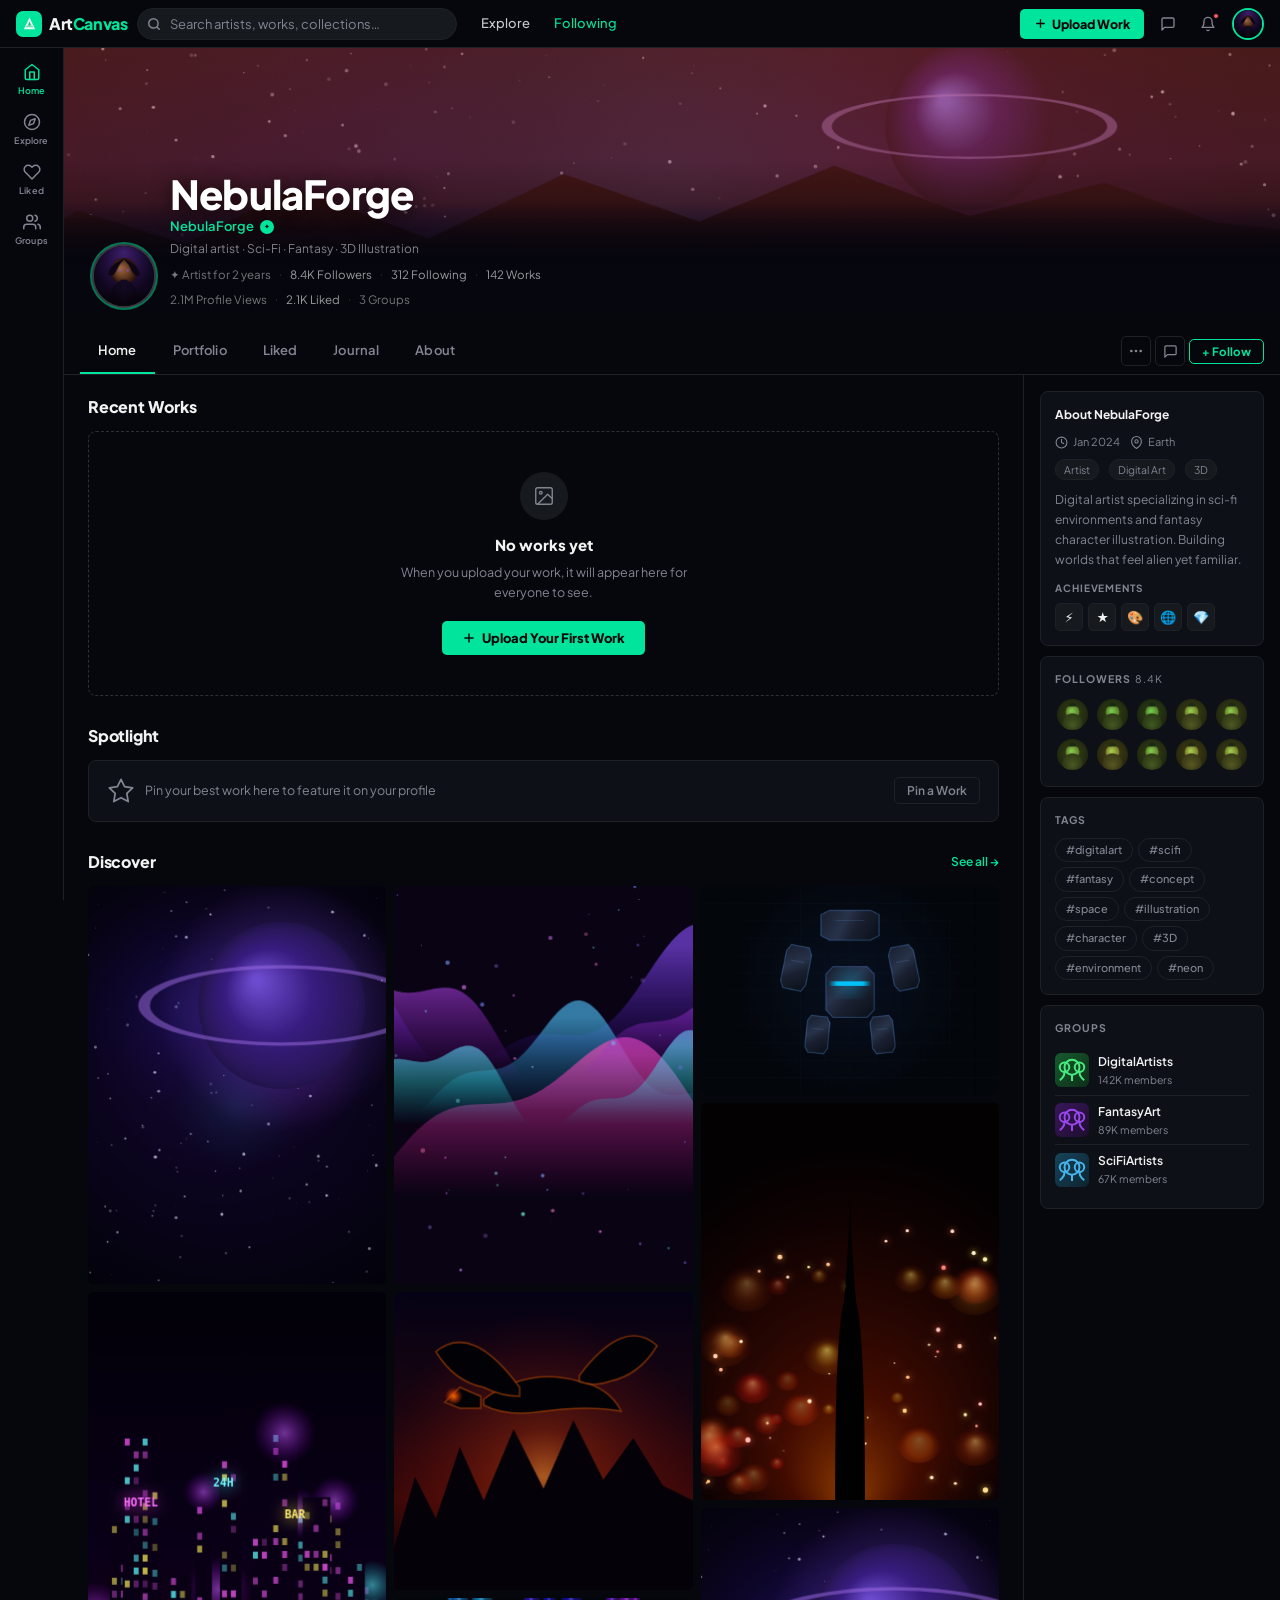
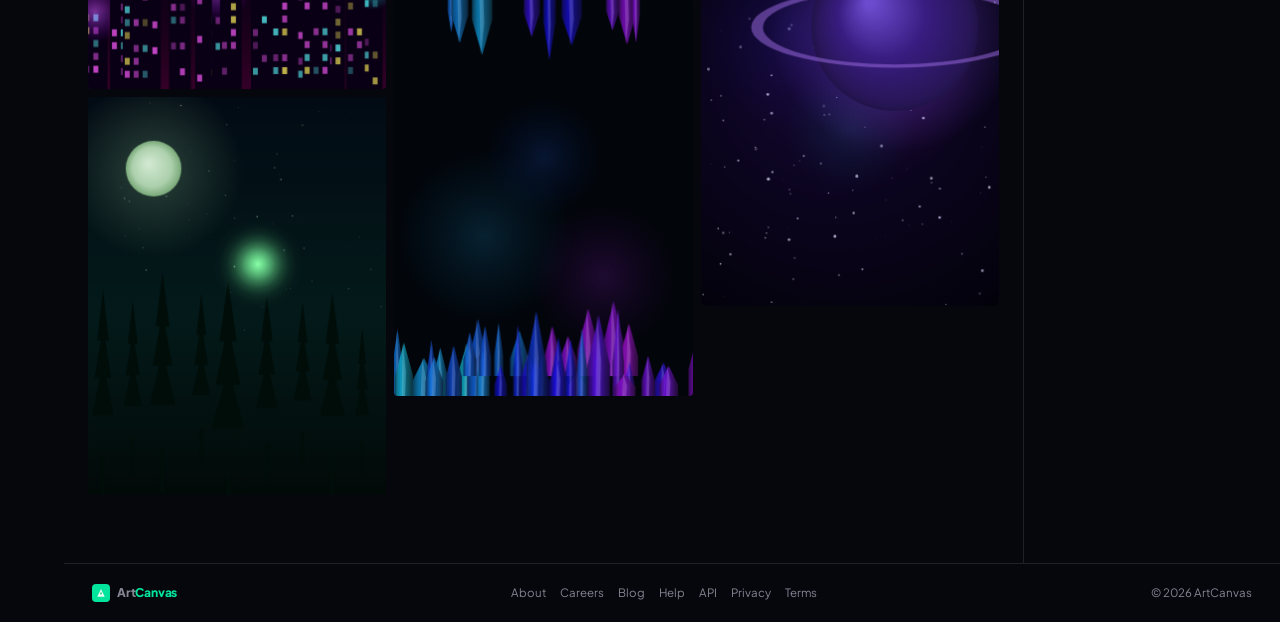
==== index.html @ 759a5e2f "Overhaul visual design + make site fully functional - Match DeviantArt's exact color palette: #00e59" ====
<!DOCTYPE html>
<html lang="en">
<head>
  <meta charset="UTF-8">
  <meta name="viewport" content="width=device-width, initial-scale=1">
  <title>NebulaForge on ArtCanvas</title>
  <link rel="preconnect" href="https://fonts.googleapis.com">
  <link rel="preconnect" href="https://fonts.gstatic.com" crossorigin>
  <link href="https://fonts.googleapis.com/css2?family=Plus+Jakarta+Sans:wght@400;500;600;700;800;900&display=swap" rel="stylesheet">
  <link rel="stylesheet" href="css/style.css">
</head>
<body>

<!-- ── GLOBAL NAV ─────────────────────────────────── -->
<nav class="nav">
  <a class="logo" href="#">
    <span class="logo-icon">
      <svg viewBox="0 0 20 20" fill="none" xmlns="http://www.w3.org/2000/svg">
        <polygon points="10,2 17.5,17.5 2.5,17.5" fill="#fff" opacity=".95"/>
        <polygon points="10,7 12,12.5 8,12.5" fill="#05c26b"/>
        <polygon points="6,12.5 14,12.5 15,15 5,15" fill="#05c26b" opacity=".55"/>
      </svg>
    </span>
    <span class="logo-text">Art<em>Canvas</em></span>
  </a>

  <div class="srch">
    <span class="srch-ico">
      <svg width="14" height="14" viewBox="0 0 24 24" fill="none" stroke="currentColor" stroke-width="2.5" stroke-linecap="round" stroke-linejoin="round">
        <circle cx="11" cy="11" r="8"/><path d="m21 21-4.35-4.35"/>
      </svg>
    </span>
    <input type="search" placeholder="Search artists, works, collections…">
  </div>

  <nav class="nav-links">
    <a class="nav-page-link" href="browse.html" data-page="browse.html">Explore</a>
    <a class="nav-page-link active" href="index.html" data-page="index.html">Following</a>
  </nav>

  <div class="nav-r">
    <button class="btn-submit">
      <svg width="13" height="13" viewBox="0 0 24 24" fill="none" stroke="currentColor" stroke-width="2.5" stroke-linecap="round" stroke-linejoin="round"><path d="M12 5v14m-7-7h14"/></svg>
      Upload Work
    </button>

    <button class="nav-icon-btn" title="Messages">
      <svg viewBox="0 0 24 24" fill="none" stroke="currentColor" stroke-width="2" stroke-linecap="round" stroke-linejoin="round">
        <path d="M21 15a2 2 0 0 1-2 2H7l-4 4V5a2 2 0 0 1 2-2h14a2 2 0 0 1 2 2z"/>
      </svg>
    </button>

    <button class="nav-icon-btn" title="Notifications">
      <svg viewBox="0 0 24 24" fill="none" stroke="currentColor" stroke-width="2" stroke-linecap="round" stroke-linejoin="round">
        <path d="M18 8A6 6 0 0 0 6 8c0 7-3 9-3 9h18s-3-2-3-9"/>
        <path d="M13.73 21a2 2 0 0 1-3.46 0"/>
      </svg>
      <span class="notif-dot"></span>
    </button>

    <div class="nav-av">
      <canvas id="navAv" width="36" height="36"></canvas>
    </div>
  </div>
</nav>

<!-- ── APP SHELL ─────────────────────────────────── -->
<div class="app">

  <!-- Left icon sidebar -->
  <aside class="lsb">
    <a class="lsb-btn active" href="index.html" title="Home">
      <svg viewBox="0 0 24 24" fill="none" stroke="currentColor" stroke-width="2" stroke-linecap="round" stroke-linejoin="round">
        <path d="m3 9 9-7 9 7v11a2 2 0 0 1-2 2H5a2 2 0 0 1-2-2z"/>
        <polyline points="9 22 9 12 15 12 15 22"/>
      </svg>
      <span class="lsb-btn-label">Home</span>
    </a>
    <a class="lsb-btn" href="browse.html" title="Explore">
      <svg viewBox="0 0 24 24" fill="none" stroke="currentColor" stroke-width="2" stroke-linecap="round" stroke-linejoin="round">
        <circle cx="12" cy="12" r="10"/>
        <polygon points="16.24 7.76 14.12 14.12 7.76 16.24 9.88 9.88 16.24 7.76"/>
      </svg>
      <span class="lsb-btn-label">Explore</span>
    </a>
    <a class="lsb-btn" href="#" title="Liked">
      <svg viewBox="0 0 24 24" fill="none" stroke="currentColor" stroke-width="2" stroke-linecap="round" stroke-linejoin="round">
        <path d="M20.84 4.61a5.5 5.5 0 0 0-7.78 0L12 5.67l-1.06-1.06a5.5 5.5 0 0 0-7.78 7.78l1.06 1.06L12 21.23l7.78-7.78 1.06-1.06a5.5 5.5 0 0 0 0-7.78z"/>
      </svg>
      <span class="lsb-btn-label">Liked</span>
    </a>
    <a class="lsb-btn" href="#" title="Groups">
      <svg viewBox="0 0 24 24" fill="none" stroke="currentColor" stroke-width="2" stroke-linecap="round" stroke-linejoin="round">
        <path d="M17 21v-2a4 4 0 0 0-4-4H5a4 4 0 0 0-4 4v2"/>
        <circle cx="9" cy="7" r="4"/>
        <path d="M23 21v-2a4 4 0 0 0-3-3.87"/>
        <path d="M16 3.13a4 4 0 0 1 0 7.75"/>
      </svg>
      <span class="lsb-btn-label">Groups</span>
    </a>
  </aside>

  <!-- Main column -->
  <div class="main-col">

    <!-- ── HERO ──────────────────────────────────── -->
    <div class="hero-banner">
      <canvas id="bannerC" width="1400" height="290"></canvas>
      <div class="hero-ov">
        <div class="hero-av">
          <canvas id="profileAv" width="64" height="64"></canvas>
        </div>
        <div class="hero-text">
          <div class="hero-name">NebulaForge</div>
          <div class="hero-handle">
            NebulaForge
            <span class="hero-badge">✦</span>
          </div>
          <div class="hero-tag">Digital artist · Sci-Fi · Fantasy · 3D Illustration</div>
          <div class="hero-stats">
            <span class="hs-item">✦ Artist for 2 years</span>
            <span class="hs-dot">·</span>
            <span class="hs-link">8.4K Followers</span>
            <span class="hs-dot">·</span>
            <span class="hs-link">312 Following</span>
            <span class="hs-dot">·</span>
            <span class="hs-link">142 Works</span>
          </div>
          <div class="hero-stats">
            <span class="hs-item">2.1M Profile Views</span>
            <span class="hs-dot">·</span>
            <span class="hs-link">2.1K Liked</span>
            <span class="hs-dot">·</span>
            <span class="hs-item">3 Groups</span>
          </div>
        </div>
      </div>
    </div>

    <!-- Tab strip -->
    <div class="tab-strip">
      <div class="tab-strip-tabs">
        <button class="tbtn active" data-tab="home">Home</button>
        <button class="tbtn" data-tab="portfolio">Portfolio</button>
        <button class="tbtn" data-tab="liked">Liked</button>
        <button class="tbtn" data-tab="journal">Journal</button>
        <button class="tbtn" data-tab="about">About</button>
      </div>
      <div class="tab-strip-acts">
        <button class="tab-act-btn" title="More options">
          <svg viewBox="0 0 24 24" fill="currentColor" width="16" height="16"><circle cx="5" cy="12" r="2"/><circle cx="12" cy="12" r="2"/><circle cx="19" cy="12" r="2"/></svg>
        </button>
        <button class="tab-act-btn" title="Send message">
          <svg viewBox="0 0 24 24" fill="none" stroke="currentColor" stroke-width="2" stroke-linecap="round" stroke-linejoin="round" width="15" height="15">
            <path d="M21 15a2 2 0 0 1-2 2H7l-4 4V5a2 2 0 0 1 2-2h14a2 2 0 0 1 2 2z"/>
          </svg>
        </button>
        <button class="btn-watch-hero btn-follow-toggle" data-following="false">+ Follow</button>
      </div>
    </div>

    <!-- ── TAB PANELS ────────────────────────────── -->

    <!-- HOME TAB -->
    <div class="tab-panel active" id="tab-home">
      <div class="home-layout">
        <div class="home-main">

          <!-- Recent Works - empty state -->
          <div class="sec">
            <div class="sec-hd-row">
              <span class="sec-hd-label">Recent Works</span>
            </div>
            <div class="empty-banner">
              <div class="empty-banner-icon">
                <svg viewBox="0 0 24 24" fill="none" stroke="currentColor" stroke-width="1.5" stroke-linecap="round" stroke-linejoin="round">
                  <rect x="3" y="3" width="18" height="18" rx="2" ry="2"/>
                  <circle cx="8.5" cy="8.5" r="1.5"/>
                  <polyline points="21 15 16 10 5 21"/>
                </svg>
              </div>
              <div class="empty-banner-title">No works yet</div>
              <p class="empty-banner-sub">When you upload your work, it will appear here for everyone to see.</p>
              <button class="empty-banner-cta">
                <svg viewBox="0 0 24 24" fill="none" stroke="currentColor" stroke-width="2.5" stroke-linecap="round" stroke-linejoin="round" width="14" height="14"><path d="M12 5v14m-7-7h14"/></svg>
                Upload Your First Work
              </button>
            </div>
          </div>

          <!-- Spotlight - empty state -->
          <div class="sec">
            <div class="sec-hd-row">
              <span class="sec-hd-label">Spotlight</span>
            </div>
            <div class="spotlight-empty">
              <div class="spotlight-empty-inner">
                <svg viewBox="0 0 24 24" fill="none" stroke="currentColor" stroke-width="1.5" stroke-linecap="round" stroke-linejoin="round" width="28" height="28">
                  <polygon points="12 2 15.09 8.26 22 9.27 17 14.14 18.18 21.02 12 17.77 5.82 21.02 7 14.14 2 9.27 8.91 8.26 12 2"/>
                </svg>
                <span>Pin your best work here to feature it on your profile</span>
              </div>
              <button class="spotlight-pin-btn">Pin a Work</button>
            </div>
          </div>

          <!-- Discover from the community -->
          <div class="sec">
            <div class="sec-hd-row">
              <span class="sec-hd-label">Discover</span>
              <a class="sec-see-all" href="browse.html">See all →</a>
            </div>
            <div class="masonry-grid" id="discoverGrid" style="columns:3"></div>
          </div>

        </div>
        <div class="home-aside">

          <!-- About widget -->
          <div class="about-card">
            <div class="about-card-hd">About NebulaForge</div>
            <div class="about-meta-row">
              <span class="about-meta-item">
                <svg viewBox="0 0 24 24" fill="none" stroke="currentColor" stroke-width="2" stroke-linecap="round" stroke-linejoin="round" width="13" height="13"><circle cx="12" cy="12" r="10"/><polyline points="12 6 12 12 16 14"/></svg>
                Jan 2024
              </span>
              <span class="about-meta-item">
                <svg viewBox="0 0 24 24" fill="none" stroke="currentColor" stroke-width="2" stroke-linecap="round" stroke-linejoin="round" width="13" height="13"><path d="M21 10c0 7-9 13-9 13s-9-6-9-13a9 9 0 0 1 18 0z"/><circle cx="12" cy="10" r="3"/></svg>
                Earth
              </span>
            </div>
            <div class="about-meta-row" style="margin-top:8px">
              <span class="about-type-pill">Artist</span>
              <span class="about-type-pill">Digital Art</span>
              <span class="about-type-pill">3D</span>
            </div>
            <p class="about-bio-short">Digital artist specializing in sci-fi environments and fantasy character illustration. Building worlds that feel alien yet familiar.</p>
            <div class="about-card-sh">Achievements</div>
            <div class="badges-row">
              <span class="badge-chip" title="Active Member">⚡</span>
              <span class="badge-chip" title="Premium">★</span>
              <span class="badge-chip" title="Top Artist">🎨</span>
              <span class="badge-chip" title="Community">🌐</span>
              <span class="badge-chip" title="Featured">💎</span>
            </div>
          </div>

          <!-- Followers -->
          <div class="sc">
            <div class="sc-hd">Followers <span class="sc-hd-count">8.4K</span></div>
            <div class="wgrid" id="followersGrid"></div>
          </div>

          <!-- Tags -->
          <div class="sc">
            <div class="sc-hd">Tags</div>
            <div class="tag-cloud">
              <span class="tchip">#digitalart</span>
              <span class="tchip">#scifi</span>
              <span class="tchip">#fantasy</span>
              <span class="tchip">#concept</span>
              <span class="tchip">#space</span>
              <span class="tchip">#illustration</span>
              <span class="tchip">#character</span>
              <span class="tchip">#3D</span>
              <span class="tchip">#environment</span>
              <span class="tchip">#neon</span>
            </div>
          </div>

          <!-- Groups -->
          <div class="sc">
            <div class="sc-hd">Groups</div>
            <div class="grp-row" id="grpRow"></div>
          </div>

        </div>
      </div>
    </div>

    <!-- PORTFOLIO TAB -->
    <div class="tab-panel" id="tab-portfolio">
      <div class="gallery-page">

        <!-- Collection row - empty -->
        <div class="folder-section">
          <div class="sec-hd-row">
            <span class="sec-hd-label">Collections</span>
            <button class="icon-btn-sm" title="Search portfolio">
              <svg viewBox="0 0 24 24" fill="none" stroke="currentColor" stroke-width="2.2" stroke-linecap="round" stroke-linejoin="round" width="15" height="15">
                <circle cx="11" cy="11" r="8"/><path d="m21 21-4.35-4.35"/>
              </svg>
            </button>
          </div>
          <div class="folder-row" id="collectionRow"></div>
        </div>

        <!-- Empty portfolio grid -->
        <div class="grid-section">
          <div class="sec-hd-row">
            <div class="grid-filter">
              <button class="filter-btn active">All <span class="filter-count">0</span></button>
              <button class="filter-btn">Featured</button>
              <button class="filter-btn">Series</button>
            </div>
            <div class="sort-row">
              <span class="sort-label">Sort by:</span>
              <button class="sort-btn">Newest <svg viewBox="0 0 24 24" fill="none" stroke="currentColor" stroke-width="2.5" stroke-linecap="round" stroke-linejoin="round" width="11" height="11"><polyline points="6 9 12 15 18 9"/></svg></button>
            </div>
          </div>
          <div class="empty-box" style="margin-top:14px">
            <div class="empty-icon">
              <svg viewBox="0 0 24 24" fill="none" stroke="currentColor" stroke-width="1.8" stroke-linecap="round" stroke-linejoin="round">
                <rect x="3" y="3" width="18" height="18" rx="2" ry="2"/>
                <circle cx="8.5" cy="8.5" r="1.5"/>
                <polyline points="21 15 16 10 5 21"/>
              </svg>
            </div>
            <div class="empty-title">Your portfolio is empty</div>
            <div class="empty-sub">Upload your first work to start building your portfolio.</div>
            <button class="empty-cta">
              <svg viewBox="0 0 24 24" fill="none" stroke="currentColor" stroke-width="2.5" stroke-linecap="round" stroke-linejoin="round" width="14" height="14"><path d="M12 5v14m-7-7h14"/></svg>
              Upload a Work
            </button>
          </div>
        </div>
      </div>
    </div>

    <!-- LIKED TAB -->
    <div class="tab-panel" id="tab-liked">
      <div class="gallery-page">
        <div class="empty-box">
          <div class="empty-icon">
            <svg viewBox="0 0 24 24" fill="none" stroke="currentColor" stroke-width="1.8" stroke-linecap="round" stroke-linejoin="round">
              <path d="M20.84 4.61a5.5 5.5 0 0 0-7.78 0L12 5.67l-1.06-1.06a5.5 5.5 0 0 0-7.78 7.78l1.06 1.06L12 21.23l7.78-7.78 1.06-1.06a5.5 5.5 0 0 0 0-7.78z"/>
            </svg>
          </div>
          <div class="empty-title">No liked works yet</div>
          <div class="empty-sub">Works you like will appear here so you can find them again.</div>
          <button class="empty-cta">Explore Works</button>
        </div>
      </div>
    </div>

    <!-- JOURNAL TAB -->
    <div class="tab-panel" id="tab-journal">
      <div class="gallery-page">
        <div class="empty-box">
          <div class="empty-icon">
            <svg viewBox="0 0 24 24" fill="none" stroke="currentColor" stroke-width="1.8" stroke-linecap="round" stroke-linejoin="round">
              <path d="M14 2H6a2 2 0 0 0-2 2v16a2 2 0 0 0 2 2h12a2 2 0 0 0 2-2V8z"/>
              <polyline points="14 2 14 8 20 8"/>
              <line x1="16" y1="13" x2="8" y2="13"/>
              <line x1="16" y1="17" x2="8" y2="17"/>
            </svg>
          </div>
          <div class="empty-title">No journal entries yet</div>
          <div class="empty-sub">Share your creative process, thoughts, or updates with your followers.</div>
          <button class="empty-cta">Write an Entry</button>
        </div>
      </div>
    </div>

    <!-- ABOUT TAB -->
    <div class="tab-panel" id="tab-about">
      <div class="gallery-page">
        <div class="about-full">
          <div class="about-full-main">
            <div class="about-box">
              <div class="about-sh">Bio</div>
              <p class="about-bio">
                Digital artist specializing in sci-fi environments and fantasy character illustration.
                I explore the intersection of organic shapes and technological aesthetics — building worlds
                that feel both alien and strangely familiar. Every piece starts with a question: what
                would this place feel like to stand in?<br><br>
                I've been painting digitally for over a decade, starting with fantasy concept art before
                moving into hard sci-fi environments.
              </p>
              <div class="about-sh" style="margin-top:24px">Tools</div>
              <div class="pill-row">
                <span class="pill">Clip Studio Paint</span>
                <span class="pill">Photoshop</span>
                <span class="pill">Procreate</span>
                <span class="pill">Blender</span>
                <span class="pill">DaVinci Resolve</span>
              </div>
              <div class="about-sh" style="margin-top:20px">Interests</div>
              <div class="pill-row">
                <span class="pill">Sci-Fi</span>
                <span class="pill">Fantasy</span>
                <span class="pill">Concept Art</span>
                <span class="pill">World-Building</span>
                <span class="pill">3D Sculpting</span>
                <span class="pill">Animation</span>
              </div>
            </div>
          </div>
          <div class="about-full-side">
            <div class="sc">
              <div class="sc-hd">Details</div>
              <div class="detail-list">
                <div class="detail-row">
                  <svg viewBox="0 0 24 24" fill="none" stroke="currentColor" stroke-width="2" stroke-linecap="round" stroke-linejoin="round" width="14" height="14"><circle cx="12" cy="12" r="10"/><polyline points="12 6 12 12 16 14"/></svg>
                  <span>Member since January 2024</span>
                </div>
                <div class="detail-row">
                  <svg viewBox="0 0 24 24" fill="none" stroke="currentColor" stroke-width="2" stroke-linecap="round" stroke-linejoin="round" width="14" height="14"><path d="M21 10c0 7-9 13-9 13s-9-6-9-13a9 9 0 0 1 18 0z"/><circle cx="12" cy="10" r="3"/></svg>
                  <span>Earth</span>
                </div>
                <div class="detail-row">
                  <svg viewBox="0 0 24 24" fill="none" stroke="currentColor" stroke-width="2" stroke-linecap="round" stroke-linejoin="round" width="14" height="14"><circle cx="12" cy="12" r="10"/><line x1="2" y1="12" x2="22" y2="12"/><path d="M12 2a15.3 15.3 0 0 1 4 10 15.3 15.3 0 0 1-4 10 15.3 15.3 0 0 1-4-10 15.3 15.3 0 0 1 4-10z"/></svg>
                  <span>artcanvas.io/nebulaforge</span>
                </div>
              </div>
            </div>
            <div class="sc" style="margin-top:12px">
              <div class="sc-hd">Commission Status</div>
              <div class="comm-status open">
                <svg viewBox="0 0 24 24" fill="none" stroke="currentColor" stroke-width="2" stroke-linecap="round" stroke-linejoin="round" width="14" height="14"><polyline points="20 6 9 17 4 12"/></svg>
                Open for Commissions
              </div>
            </div>
          </div>
        </div>
      </div>
    </div>

  </div><!-- /main-col -->
</div><!-- /app -->

<!-- ── FOOTER ─────────────────────────────────────── -->
<footer class="site-footer">
  <div class="footer-inner">
    <div class="footer-logo">
      <span class="footer-logo-icon">
        <svg viewBox="0 0 20 20" fill="none" xmlns="http://www.w3.org/2000/svg">
          <polygon points="10,2 17.5,17.5 2.5,17.5" fill="#fff" opacity=".9"/>
          <polygon points="10,7 12,12.5 8,12.5" fill="#05c26b"/>
        </svg>
      </span>
      <span class="footer-logo-text">Art<em>Canvas</em></span>
    </div>
    <div class="footer-links">
      <a href="#">About</a><a href="#">Careers</a><a href="#">Blog</a>
      <a href="#">Help</a><a href="#">API</a><a href="#">Privacy</a><a href="#">Terms</a>
    </div>
    <div class="footer-copy">&copy; 2026 ArtCanvas</div>
  </div>
</footer>

<script src="js/art.js"></script>
<script src="js/data.js"></script>
<script src="js/app.js"></script>
<script src="js/main.js"></script>
</body>
</html>
---- css/style.css ----
:root {
  color-scheme: dark;
  /* Matched to DA's exact palette */
  --bg:    #06070d;
  --surf:  #0d1117;
  --surf2: #161a1f;
  --surf3: #1e2226;
  --surf4: #252a30;
  --brd:   #1e2226;
  --brd2:  #2a3038;
  --fg:    #f2f2f2;
  --fg2:   #c9cacf;
  --fg3:   #838592;
  --acc:   #00e59b;
  --acc2:  #00c787;
  --acc-fg:#06070d;
  --red:   #ff5c5c;
  --lsb-w: 64px;
  --nav-h: 48px;
}

*, *::before, *::after { box-sizing: border-box; margin: 0; padding: 0; }
html { scroll-behavior: smooth; }
body {
  background: var(--bg);
  color: var(--fg);
  font-family: 'Plus Jakarta Sans', system-ui, -apple-system, sans-serif;
  font-size: 14px;
  line-height: 1.5;
  -webkit-font-smoothing: antialiased;
}
a { color: inherit; text-decoration: none; }
button { font-family: inherit; cursor: pointer; }
img, canvas, svg { display: block; }

/* ── NAV ─────────────────────────────────────────────── */
.nav {
  position: sticky; top: 0; height: var(--nav-h);
  background: var(--bg); border-bottom: 1px solid var(--brd);
  display: flex; align-items: center; padding: 0 16px; gap: 10px; z-index: 300;
}
.logo { display: flex; align-items: center; gap: 7px; flex-shrink: 0; }
.logo-icon { width: 26px; height: 26px; background: var(--acc); border-radius: 7px; display: flex; align-items: center; justify-content: center; }
.logo-icon svg { width: 15px; height: 15px; }
.logo-text { font-size: 16px; font-weight: 800; color: var(--fg); letter-spacing: -.4px; }
.logo-text em { color: var(--acc); font-style: normal; }
.nav-shop { background: none; border: none; color: var(--fg2); font-size: 13px; font-weight: 500; padding: 0 10px; cursor: pointer; }
.nav-shop:hover { color: var(--fg); }
.srch { flex: 1; max-width: 320px; position: relative; }
.srch-ico { position: absolute; left: 10px; top: 50%; transform: translateY(-50%); color: var(--fg3); pointer-events: none; }
.srch input { width: 100%; background: var(--surf2); border: 1px solid var(--brd); border-radius: 20px; padding: 7px 14px 7px 32px; color: var(--fg); font-size: 13px; outline: none; transition: border-color .2s; font-family: inherit; }
.srch input::placeholder { color: var(--fg3); }
.srch input:focus { border-color: var(--acc); }
.nav-links { display: flex; gap: 4px; margin-left: 4px; }
.nav-links a, .nav-links button { background: none; border: none; color: var(--fg2); font-size: 13px; font-weight: 500; padding: 5px 10px; border-radius: 5px; transition: color .15s, background .15s; white-space: nowrap; }
.nav-links a:hover, .nav-links button:hover { color: var(--fg); background: var(--surf2); }
.nav-links a.active { color: var(--acc); }
.nav-r { margin-left: auto; display: flex; align-items: center; gap: 8px; flex-shrink: 0; }
.btn-submit { background: var(--acc); color: var(--acc-fg); border: none; font-size: 12.5px; font-weight: 800; padding: 7px 14px; border-radius: 5px; display: flex; align-items: center; gap: 5px; transition: background .15s; white-space: nowrap; }
.btn-submit:hover { background: var(--acc2); }
.nav-icon-btn { position: relative; width: 32px; height: 32px; background: none; border: none; border-radius: 5px; display: flex; align-items: center; justify-content: center; color: var(--fg3); transition: color .15s, background .15s; }
.nav-icon-btn:hover { color: var(--fg2); background: var(--surf2); }
.nav-icon-btn svg { width: 16px; height: 16px; }
.notif-dot { position: absolute; top: 5px; right: 5px; width: 6px; height: 6px; background: var(--red); border-radius: 50%; border: 1.5px solid var(--bg); }
.nav-av { width: 32px; height: 32px; border-radius: 50%; overflow: hidden; border: 2px solid var(--acc); cursor: pointer; transition: box-shadow .15s; }
.nav-av:hover { box-shadow: 0 0 0 2px rgba(0,229,155,.3); }
.nav-av canvas { width: 100%; height: 100%; }

/* ── APP SHELL ───────────────────────────────────────── */
.app { display: flex; min-height: calc(100vh - var(--nav-h)); }

/* ── LEFT SIDEBAR ────────────────────────────────────── */
.lsb { width: var(--lsb-w); flex-shrink: 0; position: sticky; top: var(--nav-h); height: calc(100vh - var(--nav-h)); background: var(--bg); border-right: 1px solid var(--brd); display: flex; flex-direction: column; align-items: center; padding-top: 8px; gap: 2px; z-index: 200; }
.lsb-btn { width: 48px; height: 48px; border-radius: 8px; display: flex; flex-direction: column; align-items: center; justify-content: center; gap: 3px; background: none; border: none; color: var(--fg3); transition: color .15s, background .15s; }
.lsb-btn:hover { color: var(--fg2); background: var(--surf2); }
.lsb-btn.active { color: var(--acc); }
.lsb-btn svg { width: 18px; height: 18px; }
.lsb-btn-label { font-size: 9px; font-weight: 600; letter-spacing: .02em; }

/* ── MAIN COLUMN ─────────────────────────────────────── */
.main-col { flex: 1; min-width: 0; }

/* ── HERO ────────────────────────────────────────────── */
.hero-banner { width: 100%; height: 280px; position: relative; overflow: hidden; }
.hero-banner canvas { width: 100%; height: 100%; object-fit: cover; }
.hero-ov {
  position: absolute; inset: 0;
  background: linear-gradient(to top, rgba(6,7,13,.97) 0%, rgba(6,7,13,.6) 30%, rgba(6,7,13,.1) 60%, transparent 100%);
  display: flex; align-items: flex-end; padding: 22px 28px 20px; gap: 14px;
}
.hero-av { width: 64px; height: 64px; border-radius: 50%; overflow: hidden; border: 2.5px solid rgba(255,255,255,.2); box-shadow: 0 0 0 2px rgba(0,229,155,.5); flex-shrink: 0; }
.hero-av canvas { width: 100%; height: 100%; }
.hero-text { flex: 1; min-width: 0; }
.hero-name { font-size: 40px; font-weight: 900; color: #fff; line-height: 1.05; letter-spacing: -.8px; text-shadow: 0 2px 20px rgba(0,0,0,.8); }
.hero-handle { display: flex; align-items: center; gap: 6px; font-size: 13px; font-weight: 600; color: var(--acc); margin-top: 2px; }
.hero-badge { display: inline-flex; align-items: center; justify-content: center; width: 14px; height: 14px; background: var(--acc); border-radius: 50%; font-size: 7px; color: var(--acc-fg); }
.hero-tag { font-size: 12px; color: rgba(255,255,255,.5); margin-top: 3px; }
.hero-stats { display: flex; flex-wrap: wrap; gap: 0; margin-top: 8px; align-items: center; }
.hs-item { font-size: 11.5px; color: rgba(255,255,255,.45); }
.hs-link { font-size: 11.5px; color: rgba(255,255,255,.6); cursor: pointer; transition: color .15s; }
.hs-link:hover { color: var(--acc); }
.hs-dot { font-size: 11px; color: rgba(255,255,255,.2); margin: 0 8px; }

/* ── TAB STRIP ───────────────────────────────────────── */
.tab-strip { background: var(--bg); border-bottom: 1px solid var(--brd); display: flex; align-items: stretch; padding: 0 16px; position: sticky; top: var(--nav-h); z-index: 100; }
.tab-strip-tabs { display: flex; flex: 1; gap: 0; }
.tbtn { background: none; border: none; border-bottom: 2px solid transparent; color: var(--fg3); font-size: 13px; font-weight: 600; padding: 12px 18px; letter-spacing: .01em; transition: color .15s, border-color .15s; white-space: nowrap; }
.tbtn:hover { color: var(--fg2); }
.tbtn.active { color: var(--fg); border-bottom-color: var(--acc); }
.tab-strip-acts { display: flex; align-items: center; gap: 4px; padding: 8px 0; }
.tab-act-btn { width: 30px; height: 30px; border-radius: 5px; background: none; border: 1px solid var(--brd); display: flex; align-items: center; justify-content: center; color: var(--fg3); transition: color .15s, border-color .15s, background .15s; }
.tab-act-btn:hover { color: var(--fg2); border-color: var(--brd2); background: var(--surf2); }
.btn-watch-hero { background: var(--acc); color: var(--acc-fg); border: none; font-size: 12.5px; font-weight: 800; padding: 7px 18px; border-radius: 5px; transition: background .15s; white-space: nowrap; }
.btn-watch-hero:hover { background: var(--acc2); }
.btn-watch-hero.following { background: var(--surf3); color: var(--fg2); border: 1px solid var(--brd2); }
.btn-watch-hero.following:hover { background: rgba(255,92,92,.12); color: var(--red); border-color: rgba(255,92,92,.3); }

/* ── TAB PANELS ──────────────────────────────────────── */
.tab-panel { display: none; }
.tab-panel.active { display: block; }

/* ── HOME LAYOUT ─────────────────────────────────────── */
.home-layout { display: grid; grid-template-columns: 1fr 256px; gap: 0; padding: 0; }
.home-main { padding: 20px 24px 40px; min-width: 0; border-right: 1px solid var(--brd); }
.home-aside { padding: 16px; }

/* ── GALLERY PAGE ────────────────────────────────────── */
.gallery-page { padding: 20px 24px 48px; max-width: 1280px; }

/* ── SECTIONS ────────────────────────────────────────── */
.sec { margin-bottom: 28px; }
.sec-hd-row { display: flex; align-items: center; justify-content: space-between; margin-bottom: 12px; }
.sec-hd-label { font-size: 16px; font-weight: 800; color: var(--fg); letter-spacing: -.2px; }
.sec-see-all { font-size: 12px; color: var(--acc); font-weight: 600; }
.sec-see-all:hover { text-decoration: underline; }

/* ── HORIZONTAL SCROLL STRIP ─────────────────────────── */
.hscroll { display: flex; gap: 6px; overflow-x: auto; padding-bottom: 4px; scrollbar-width: none; }
.hscroll::-webkit-scrollbar { display: none; }
.hscroll-card { flex-shrink: 0; width: 160px; cursor: pointer; border-radius: 6px; overflow: hidden; position: relative; background: var(--surf2); transition: transform .2s; }
.hscroll-card:hover { transform: translateY(-3px); }
.hscroll-card canvas { width: 100%; aspect-ratio: 3/4; display: block; }
.hscroll-card-ov { position: absolute; inset: 0; background: linear-gradient(to top, rgba(6,7,13,.9) 0%, transparent 55%); opacity: 0; transition: opacity .2s; display: flex; flex-direction: column; justify-content: flex-end; padding: 8px; }
.hscroll-card:hover .hscroll-card-ov { opacity: 1; }
.hscroll-card-ov-title { font-size: 11px; font-weight: 700; color: #fff; margin-bottom: 2px; }
.hscroll-card-ov-stat { font-size: 10px; color: rgba(255,255,255,.6); display: flex; align-items: center; gap: 3px; }

/* ── ART CARD (image-only, hover overlay, like DA) ────── */
.art-card { position: relative; overflow: hidden; border-radius: 4px; cursor: pointer; break-inside: avoid; display: block; background: var(--surf2); }
.art-card > canvas { width: 100%; height: auto; display: block; }
.art-card-ov {
  position: absolute; inset: 0; opacity: 0; transition: opacity .18s ease;
  display: flex; flex-direction: column; justify-content: space-between;
  padding: 8px;
  background: linear-gradient(to top, rgba(6,7,13,.88) 0%, rgba(6,7,13,.25) 45%, transparent 75%);
}
.art-card:hover .art-card-ov { opacity: 1; }
.art-card-ov-top { display: flex; justify-content: flex-end; }
.art-like-btn { width: 30px; height: 30px; border-radius: 50%; background: rgba(6,7,13,.75); border: none; display: flex; align-items: center; justify-content: center; color: rgba(255,255,255,.7); transition: background .15s, color .15s; }
.art-like-btn:hover { background: rgba(6,7,13,.9); color: var(--red); }
.art-like-btn.liked { color: var(--red); }
.art-like-btn.liked svg { fill: var(--red); }
.art-card-ov-btm {}
.art-card-title { font-size: 12.5px; font-weight: 700; color: #fff; margin-bottom: 5px; white-space: nowrap; overflow: hidden; text-overflow: ellipsis; }
.art-card-author { display: flex; align-items: center; gap: 5px; }
.art-card-av { border-radius: 50%; border: 1px solid rgba(255,255,255,.15); flex-shrink: 0; }
.art-card-author-name { font-size: 11px; color: rgba(255,255,255,.65); flex: 1; min-width: 0; white-space: nowrap; overflow: hidden; text-overflow: ellipsis; }
.art-card-stat { font-size: 10.5px; color: rgba(255,255,255,.5); display: flex; align-items: center; gap: 3px; flex-shrink: 0; }
.art-card-stat svg { width: 10px; height: 10px; }

/* ── MASONRY GRID ────────────────────────────────────── */
.masonry-grid { columns: 4; column-gap: 8px; }
.masonry-grid .art-card { margin-bottom: 8px; }

/* ── GALLERY GRID (fixed 4-col for profile) ───────────── */
.g-grid { display: grid; grid-template-columns: repeat(4, 1fr); gap: 8px; }
.g-grid .art-card { display: block; }
.g-grid .art-card > canvas { width: 100%; height: auto; }

/* ── FOLDER / COLLECTION ROW ─────────────────────────── */
.folder-section { margin-bottom: 24px; }
.folder-row { display: flex; gap: 8px; overflow-x: auto; scrollbar-width: none; padding-bottom: 4px; }
.folder-row::-webkit-scrollbar { display: none; }
.folder-card { flex-shrink: 0; width: 168px; cursor: pointer; border-radius: 8px; overflow: hidden; border: 2px solid transparent; background: var(--surf2); transition: border-color .2s, transform .2s; }
.folder-card:hover { border-color: var(--brd2); transform: translateY(-2px); }
.folder-card.active { border-color: var(--acc); }
.folder-card canvas { width: 100%; aspect-ratio: 16/9; display: block; }
.folder-name { padding: 8px 9px; font-size: 12px; font-weight: 700; color: var(--fg); background: var(--surf2); }
.folder-count { font-size: 10.5px; color: var(--fg3); font-weight: 400; display: block; margin-top: 1px; }

/* ── GRID FILTER / SORT ──────────────────────────────── */
.grid-filter { display: flex; gap: 6px; flex-wrap: wrap; }
.filter-btn { background: none; border: 1px solid var(--brd); border-radius: 5px; padding: 5px 12px; font-size: 12px; font-weight: 600; color: var(--fg3); display: flex; align-items: center; gap: 5px; transition: color .15s, border-color .15s, background .15s; }
.filter-btn:hover { color: var(--fg2); border-color: var(--brd2); }
.filter-btn.active { color: var(--fg); border-color: var(--acc); background: rgba(0,229,155,.1); }
.sort-row { display: flex; align-items: center; gap: 6px; }
.sort-label { font-size: 12px; color: var(--fg3); }
.sort-btn { background: none; border: 1px solid var(--brd); border-radius: 5px; padding: 5px 12px; font-size: 12px; font-weight: 600; color: var(--fg3); display: flex; align-items: center; gap: 5px; transition: color .15s, border-color .15s; }
.sort-btn:hover { color: var(--fg2); border-color: var(--brd2); }

/* ── SIDEBAR CARDS ───────────────────────────────────── */
.sc { background: var(--surf); border: 1px solid var(--brd); border-radius: 8px; padding: 14px; margin-bottom: 10px; }
.sc-hd { font-size: 10.5px; font-weight: 700; color: var(--fg3); text-transform: uppercase; letter-spacing: .1em; margin-bottom: 10px; }
.sc-hd-count { color: var(--fg3); font-weight: 400; }
.wgrid { display: grid; grid-template-columns: repeat(5, 1fr); gap: 5px; }
.wav { width: 100%; aspect-ratio: 1; border-radius: 50%; overflow: hidden; cursor: pointer; border: 2px solid transparent; transition: border-color .15s, transform .15s; }
.wav:hover { border-color: var(--acc); transform: scale(1.08); }
.wav canvas { width: 100%; height: 100%; }
.tag-cloud { display: flex; flex-wrap: wrap; gap: 5px; }
.tchip { background: none; border: 1px solid var(--brd); border-radius: 12px; padding: 3px 10px; font-size: 11px; color: var(--fg3); cursor: pointer; font-weight: 500; transition: color .15s, border-color .15s; }
.tchip:hover { color: var(--acc); border-color: rgba(0,229,155,.4); }
.grp-row { display: flex; flex-direction: column; gap: 0; }
.grp-item { display: flex; align-items: center; gap: 9px; cursor: pointer; padding: 7px 0; border-bottom: 1px solid var(--brd); transition: background .15s; }
.grp-item:last-child { border-bottom: none; }
.grp-ico { width: 34px; height: 34px; border-radius: 6px; overflow: hidden; flex-shrink: 0; }
.grp-ico canvas { width: 100%; height: 100%; }
.grp-name { font-size: 12px; font-weight: 600; color: var(--fg); }
.grp-sub { font-size: 10.5px; color: var(--fg3); margin-top: 1px; }

/* ── ABOUT CARD ──────────────────────────────────────── */
.about-card { background: var(--surf); border: 1px solid var(--brd); border-radius: 8px; padding: 14px; margin-bottom: 10px; }
.about-card-hd { font-size: 12px; font-weight: 700; color: var(--fg); margin-bottom: 10px; }
.about-meta-row { display: flex; flex-wrap: wrap; gap: 10px; }
.about-meta-item { display: flex; align-items: center; gap: 5px; font-size: 11px; color: var(--fg3); }
.about-type-pill { background: var(--surf2); border: 1px solid var(--brd); border-radius: 10px; padding: 2px 8px; font-size: 10.5px; color: var(--fg3); }
.about-bio-short { font-size: 12px; color: var(--fg3); line-height: 1.65; margin: 10px 0 0; }
.about-card-sh { font-size: 10px; font-weight: 700; color: var(--fg3); text-transform: uppercase; letter-spacing: .09em; margin: 12px 0 7px; }
.badges-row { display: flex; gap: 5px; flex-wrap: wrap; }
.badge-chip { width: 28px; height: 28px; background: var(--surf2); border: 1px solid var(--brd); border-radius: 5px; display: flex; align-items: center; justify-content: center; font-size: 13px; cursor: default; transition: border-color .15s; }
.badge-chip:hover { border-color: var(--brd2); }

/* ── ABOUT FULL PAGE ─────────────────────────────────── */
.about-full { display: grid; grid-template-columns: 1fr 240px; gap: 20px; align-items: start; }
.about-box { background: var(--surf); border: 1px solid var(--brd); border-radius: 8px; padding: 22px; }
.about-sh { font-size: 10.5px; font-weight: 700; color: var(--fg3); text-transform: uppercase; letter-spacing: .1em; margin-bottom: 10px; }
.about-bio { font-size: 13px; color: var(--fg2); line-height: 1.75; }
.pill-row { display: flex; flex-wrap: wrap; gap: 5px; }
.pill { background: var(--surf2); border: 1px solid var(--brd); border-radius: 12px; padding: 3px 11px; font-size: 11.5px; color: var(--fg3); transition: color .15s, border-color .15s; }
.pill:hover { color: var(--fg2); border-color: var(--brd2); }
.detail-list { display: flex; flex-direction: column; gap: 8px; }
.detail-row { display: flex; align-items: center; gap: 7px; font-size: 12px; color: var(--fg3); }
.comm-status { display: flex; align-items: center; gap: 7px; font-size: 12px; font-weight: 600; padding: 8px 12px; border-radius: 6px; }
.comm-status.open { color: var(--acc); background: rgba(0,229,155,.08); border: 1px solid rgba(0,229,155,.2); }

/* ── EMPTY STATE ─────────────────────────────────────── */
.empty-box { background: var(--surf); border: 1px solid var(--brd); border-radius: 8px; padding: 52px 24px; text-align: center; }
.empty-icon { width: 44px; height: 44px; background: var(--surf2); border-radius: 50%; display: flex; align-items: center; justify-content: center; margin: 0 auto 14px; }
.empty-icon svg { width: 20px; height: 20px; color: var(--fg3); }
.empty-title { font-size: 14px; font-weight: 700; color: var(--fg); margin-bottom: 5px; }
.empty-sub { font-size: 12.5px; color: var(--fg3); max-width: 300px; margin: 0 auto; }
.empty-cta { margin-top: 16px; background: var(--acc); color: var(--acc-fg); border: none; font-size: 13px; font-weight: 800; padding: 8px 20px; border-radius: 5px; display: inline-flex; align-items: center; gap: 6px; transition: background .15s; }
.empty-cta:hover { background: var(--acc2); }

/* ── EMPTY BANNER ────────────────────────────────────── */
.empty-banner { border: 1.5px dashed var(--brd2); border-radius: 8px; padding: 40px 24px; text-align: center; }
.empty-banner-icon { width: 48px; height: 48px; background: var(--surf2); border-radius: 50%; display: flex; align-items: center; justify-content: center; margin: 0 auto 14px; }
.empty-banner-icon svg { width: 22px; height: 22px; color: var(--fg3); }
.empty-banner-title { font-size: 15px; font-weight: 800; color: var(--fg); margin-bottom: 5px; }
.empty-banner-sub { font-size: 12.5px; color: var(--fg3); max-width: 340px; margin: 0 auto; line-height: 1.65; }
.empty-banner-cta { margin-top: 18px; background: var(--acc); color: var(--acc-fg); border: none; font-size: 13px; font-weight: 800; padding: 9px 20px; border-radius: 5px; display: inline-flex; align-items: center; gap: 6px; transition: background .15s; }
.empty-banner-cta:hover { background: var(--acc2); }

/* ── SPOTLIGHT EMPTY ─────────────────────────────────── */
.spotlight-empty { background: var(--surf); border: 1px solid var(--brd); border-radius: 8px; padding: 16px 18px; display: flex; align-items: center; justify-content: space-between; gap: 14px; }
.spotlight-empty-inner { display: flex; align-items: center; gap: 10px; font-size: 12.5px; color: var(--fg3); }
.spotlight-empty-inner svg { color: var(--fg3); flex-shrink: 0; }
.spotlight-pin-btn { background: none; border: 1px solid var(--brd); border-radius: 5px; padding: 5px 12px; font-size: 12px; font-weight: 600; color: var(--fg3); white-space: nowrap; transition: color .15s, border-color .15s; }
.spotlight-pin-btn:hover { color: var(--acc); border-color: rgba(0,229,155,.4); }

/* ── COLLECTION ADD BTN ──────────────────────────────── */
.collection-add-btn { flex-shrink: 0; width: 168px; height: 120px; background: var(--surf2); border: 1.5px dashed var(--brd2); border-radius: 8px; display: flex; flex-direction: column; align-items: center; justify-content: center; gap: 6px; color: var(--fg3); font-size: 12px; font-weight: 600; transition: color .15s, border-color .15s, background .15s; }
.collection-add-btn:hover { color: var(--acc); border-color: rgba(0,229,155,.4); background: rgba(0,229,155,.04); }

/* ── FOLLOW TOGGLE ───────────────────────────────────── */
.btn-follow-toggle { background: none; border: 1px solid var(--acc); border-radius: 5px; padding: 4px 12px; font-size: 11.5px; font-weight: 700; color: var(--acc); transition: background .15s, color .15s; white-space: nowrap; }
.btn-follow-toggle:hover:not(.following) { background: var(--acc); color: var(--acc-fg); }
.btn-follow-toggle.following { border-color: var(--brd2); color: var(--fg3); }
.btn-follow-toggle.following:hover { border-color: rgba(255,92,92,.35); color: var(--red); }

/* ── ICON BTN SM ─────────────────────────────────────── */
.icon-btn-sm { width: 28px; height: 28px; border-radius: 5px; background: none; border: 1px solid var(--brd); display: flex; align-items: center; justify-content: center; color: var(--fg3); transition: color .15s, border-color .15s; }
.icon-btn-sm:hover { color: var(--fg2); border-color: var(--brd2); }

/* ── BROWSE PAGE ─────────────────────────────────────── */
.browse-page { padding: 0; }
.browse-bar { display: flex; align-items: center; padding: 0 24px; gap: 12px; border-bottom: 1px solid var(--brd); position: sticky; top: var(--nav-h); z-index: 90; background: var(--bg); }
.browse-cats { display: flex; gap: 0; overflow-x: auto; scrollbar-width: none; flex: 1; }
.browse-cats::-webkit-scrollbar { display: none; }
.cat-pill { background: none; border: none; border-bottom: 2px solid transparent; padding: 13px 16px; font-size: 12.5px; font-weight: 600; color: var(--fg3); white-space: nowrap; transition: color .15s, border-color .15s; flex-shrink: 0; }
.cat-pill:hover { color: var(--fg2); }
.cat-pill.active { color: var(--fg); border-bottom-color: var(--acc); }
.browse-sort { display: flex; gap: 3px; flex-shrink: 0; border-left: 1px solid var(--brd); padding-left: 12px; margin-left: 4px; }
.sort-pill { background: none; border: none; padding: 6px 10px; font-size: 12px; font-weight: 600; color: var(--fg3); border-radius: 5px; transition: color .15s, background .15s; }
.sort-pill:hover { color: var(--fg2); background: var(--surf2); }
.sort-pill.active { color: var(--acc); }
.browse-layout { display: grid; grid-template-columns: 1fr 230px; gap: 0; }
.browse-main { padding: 16px 20px 48px; border-right: 1px solid var(--brd); min-width: 0; }
.browse-side { padding: 16px; position: sticky; top: calc(var(--nav-h) + 49px); max-height: calc(100vh - var(--nav-h) - 49px); overflow-y: auto; scrollbar-width: thin; scrollbar-color: var(--brd2) transparent; }
.browse-actions { display: flex; gap: 8px; padding: 14px 24px 0; flex-wrap: wrap; }
.browse-action-btn { display: flex; align-items: center; gap: 6px; background: var(--surf2); border: 1px solid var(--brd); border-radius: 5px; padding: 7px 14px; font-size: 12.5px; font-weight: 600; color: var(--fg2); transition: color .15s, border-color .15s, background .15s; }
.browse-action-btn:hover { color: var(--fg); border-color: var(--brd2); background: var(--surf3); }
.load-more-row { display: flex; justify-content: center; margin-top: 24px; }
.load-more-btn { background: var(--surf2); border: 1px solid var(--brd); border-radius: 5px; padding: 9px 28px; font-size: 13px; font-weight: 600; color: var(--fg2); transition: color .15s, border-color .15s, background .15s; display: inline-flex; align-items: center; gap: 6px; }
.load-more-btn:hover { color: var(--fg); border-color: var(--brd2); background: var(--surf3); }

/* ── FEATURED ARTIST ROW ─────────────────────────────── */
.featured-artist-row { display: flex; align-items: center; gap: 9px; padding: 7px 0; border-bottom: 1px solid var(--brd); }
.featured-artist-row:last-child { border-bottom: none; }
.fa-av { width: 36px; height: 36px; border-radius: 50%; overflow: hidden; flex-shrink: 0; }
.fa-av canvas { width: 100%; height: 100%; }
.fa-info { flex: 1; min-width: 0; }
.fa-name { font-size: 12px; font-weight: 700; color: var(--fg); }
.fa-name a:hover { color: var(--acc); }
.fa-tag { font-size: 10px; color: var(--fg3); white-space: nowrap; overflow: hidden; text-overflow: ellipsis; }
.fa-followers { font-size: 10px; color: var(--fg3); }

/* ── WORK DETAIL MODAL ───────────────────────────────── */
.wm-overlay { position: fixed; inset: 0; background: rgba(6,7,13,.92); z-index: 1000; display: flex; align-items: center; justify-content: center; opacity: 0; pointer-events: none; transition: opacity .18s; padding: 12px; }
.wm-overlay.open { opacity: 1; pointer-events: all; }
.wm-panel { background: var(--surf); border: 1px solid var(--brd); border-radius: 10px; width: 100%; max-width: 1020px; max-height: calc(100vh - 24px); position: relative; display: flex; flex-direction: column; overflow: hidden; }
.wm-close { position: absolute; top: 10px; right: 10px; z-index: 10; width: 30px; height: 30px; border-radius: 50%; background: rgba(0,0,0,.7); border: 1px solid rgba(255,255,255,.1); display: flex; align-items: center; justify-content: center; color: #fff; transition: background .15s; }
.wm-close:hover { background: rgba(255,255,255,.15); }
.wm-nav-btn { position: absolute; top: 50%; transform: translateY(-50%); z-index: 10; width: 34px; height: 34px; border-radius: 50%; background: rgba(0,0,0,.7); border: 1px solid rgba(255,255,255,.1); display: flex; align-items: center; justify-content: center; color: #fff; transition: background .15s; }
.wm-nav-btn:hover { background: rgba(255,255,255,.15); }
.wm-prev { left: 10px; }
.wm-next { right: 10px; }
.wm-body { display: grid; grid-template-columns: 1fr 360px; flex: 1; min-height: 0; }
.wm-art-col { background: #000; display: flex; align-items: center; justify-content: center; overflow: hidden; border-radius: 10px 0 0 10px; }
.wm-canvas { max-width: 100%; max-height: calc(100vh - 24px); object-fit: contain; display: block; }
.wm-info-col { display: flex; flex-direction: column; gap: 14px; padding: 22px 20px; overflow-y: auto; scrollbar-width: thin; scrollbar-color: var(--brd2) transparent; }
.wm-info-col::-webkit-scrollbar { width: 4px; }
.wm-info-col::-webkit-scrollbar-thumb { background: var(--brd2); border-radius: 4px; }
.wm-artist-row { display: flex; align-items: center; gap: 9px; }
.wm-artist-av { border-radius: 50%; border: 1.5px solid var(--brd); flex-shrink: 0; }
.wm-artist-meta { flex: 1; min-width: 0; }
.wm-artist-name { font-size: 13px; font-weight: 700; color: var(--fg); cursor: pointer; }
.wm-artist-name:hover { color: var(--acc); }
.wm-artist-tag { font-size: 11px; color: var(--fg3); margin-top: 1px; }
.wm-follow-btn { background: none; border: 1px solid var(--acc); border-radius: 5px; padding: 5px 12px; font-size: 12px; font-weight: 700; color: var(--acc); white-space: nowrap; transition: background .15s, color .15s; flex-shrink: 0; }
.wm-follow-btn:hover:not(.following) { background: var(--acc); color: var(--acc-fg); }
.wm-follow-btn.following { border-color: var(--brd2); color: var(--fg3); }
.wm-follow-btn.following:hover { border-color: rgba(255,92,92,.35); color: var(--red); }
.wm-title { font-size: 19px; font-weight: 900; color: var(--fg); line-height: 1.15; letter-spacing: -.3px; }
.wm-stats-row { display: flex; gap: 14px; }
.wm-stat { display: flex; align-items: center; gap: 5px; font-size: 12px; color: var(--fg3); }
.wm-actions { display: flex; gap: 7px; flex-wrap: wrap; }
.wm-like-btn, .wm-save-btn, .wm-share-btn { display: flex; align-items: center; gap: 6px; background: var(--surf2); border: 1px solid var(--brd); border-radius: 5px; padding: 7px 14px; font-size: 12.5px; font-weight: 600; color: var(--fg2); transition: color .15s, border-color .15s, background .15s; }
.wm-like-btn:hover, .wm-save-btn:hover, .wm-share-btn:hover { color: var(--fg); border-color: var(--brd2); }
.wm-like-btn.liked { color: var(--red); border-color: rgba(255,92,92,.3); background: rgba(255,92,92,.08); }
.wm-like-btn.liked svg { fill: var(--red); stroke: var(--red); }
.wm-save-btn.saved { color: var(--acc); border-color: rgba(0,229,155,.3); background: rgba(0,229,155,.06); }
.wm-tags { display: flex; flex-wrap: wrap; gap: 5px; }
.wm-tag { background: var(--surf2); border: 1px solid var(--brd); border-radius: 12px; padding: 3px 10px; font-size: 11px; color: var(--fg3); transition: color .15s, border-color .15s; }
.wm-tag:hover { color: var(--acc); border-color: rgba(0,229,155,.3); }
.wm-desc { font-size: 12.5px; color: var(--fg2); line-height: 1.7; }
.wm-comments-section { display: flex; flex-direction: column; gap: 10px; }
.wm-comments-hd { font-size: 11px; font-weight: 700; color: var(--fg3); text-transform: uppercase; letter-spacing: .08em; }
.wm-comments-list { display: flex; flex-direction: column; gap: 10px; max-height: 180px; overflow-y: auto; scrollbar-width: thin; scrollbar-color: var(--brd2) transparent; }
.wm-comment { display: flex; gap: 8px; align-items: flex-start; }
.wm-comment-user-av { border-radius: 50%; flex-shrink: 0; }
.wm-comment-body { font-size: 12.5px; line-height: 1.6; color: var(--fg2); }
.wm-comment-user { font-weight: 700; color: var(--fg); margin-right: 4px; }
.wm-comment-new .wm-comment-user { color: var(--acc); }
.wm-comment-box { display: flex; align-items: center; gap: 7px; padding-top: 8px; border-top: 1px solid var(--brd); }
.wm-comment-av { border-radius: 50%; flex-shrink: 0; }
.wm-comment-input { flex: 1; background: var(--surf2); border: 1px solid var(--brd); border-radius: 5px; padding: 6px 12px; color: var(--fg); font-size: 12.5px; outline: none; font-family: inherit; transition: border-color .2s; }
.wm-comment-input:focus { border-color: var(--acc); }
.wm-comment-input::placeholder { color: var(--fg3); }
.wm-comment-send { background: var(--acc); color: var(--acc-fg); border: none; border-radius: 5px; padding: 6px 12px; font-size: 12px; font-weight: 700; transition: background .15s; white-space: nowrap; }
.wm-comment-send:hover { background: var(--acc2); }
.wm-related-section { display: flex; flex-direction: column; gap: 8px; border-top: 1px solid var(--brd); padding-top: 12px; }
.wm-related-hd { font-size: 11px; font-weight: 700; color: var(--fg3); text-transform: uppercase; letter-spacing: .08em; }
.wm-related-row { display: flex; gap: 7px; overflow-x: auto; scrollbar-width: none; padding-bottom: 4px; }
.wm-related-row::-webkit-scrollbar { display: none; }
.wm-related-card { flex-shrink: 0; width: 80px; border-radius: 5px; overflow: hidden; cursor: pointer; border: 1px solid var(--brd); transition: border-color .15s, transform .15s; }
.wm-related-card:hover { border-color: var(--acc); transform: scale(1.04); }
.wm-related-card canvas { width: 100%; aspect-ratio: 3/4; display: block; }

/* ── FOOTER ──────────────────────────────────────────── */
.site-footer { border-top: 1px solid var(--brd); background: var(--bg); padding: 20px 28px; margin-left: var(--lsb-w); }
.footer-inner { display: flex; align-items: center; justify-content: space-between; gap: 16px; flex-wrap: wrap; }
.footer-logo { display: flex; align-items: center; gap: 7px; }
.footer-logo-icon { width: 18px; height: 18px; background: var(--acc); border-radius: 4px; display: flex; align-items: center; justify-content: center; }
.footer-logo-icon svg { width: 10px; height: 10px; }
.footer-logo-text { font-size: 12px; font-weight: 800; color: var(--fg3); letter-spacing: -.2px; }
.footer-logo-text em { color: var(--acc); font-style: normal; }
.footer-links { display: flex; flex-wrap: wrap; gap: 4px 14px; }
.footer-links a { font-size: 11.5px; color: var(--fg3); transition: color .15s; }
.footer-links a:hover { color: var(--fg2); }
.footer-copy { font-size: 11.5px; color: var(--fg3); }

/* ── RESPONSIVE ──────────────────────────────────────── */
@media (max-width: 1200px) {
  .masonry-grid { columns: 3; }
}
@media (max-width: 1060px) {
  .browse-layout { grid-template-columns: 1fr 200px; }
  .wm-body { grid-template-columns: 1fr 320px; }
}
@media (max-width: 900px) {
  .home-layout { grid-template-columns: 1fr; }
  .home-main { border-right: none; border-bottom: 1px solid var(--brd); }
  .home-aside { padding: 16px 24px; display: grid; grid-template-columns: repeat(2, 1fr); gap: 12px; }
  .g-grid { grid-template-columns: repeat(3, 1fr); }
  .browse-layout { grid-template-columns: 1fr; }
  .browse-side { display: grid; grid-template-columns: repeat(2, 1fr); gap: 12px; padding: 16px 20px; position: static; max-height: none; }
  .wm-body { grid-template-columns: 1fr; }
  .wm-art-col { min-height: 260px; border-radius: 10px 10px 0 0; }
  .masonry-grid { columns: 3; }
  .about-full { grid-template-columns: 1fr; }
}
@media (max-width: 640px) {
  .lsb { display: none; }
  .site-footer { margin-left: 0; }
  .nav-links { display: none; }
  .g-grid { grid-template-columns: repeat(2, 1fr); }
  .hero-name { font-size: 28px; }
  .hero-banner { height: 220px; }
  .home-layout, .gallery-page { padding: 14px; }
  .browse-page { padding: 0; }
  .browse-main { padding: 12px; }
  .masonry-grid { columns: 2; }
  .browse-side { grid-template-columns: 1fr; padding: 12px; }
  .about-full { grid-template-columns: 1fr; }
  .wm-actions { flex-wrap: wrap; }
  .wm-info-col { padding: 14px; gap: 12px; }
  .home-aside { grid-template-columns: 1fr; padding: 14px; }
}
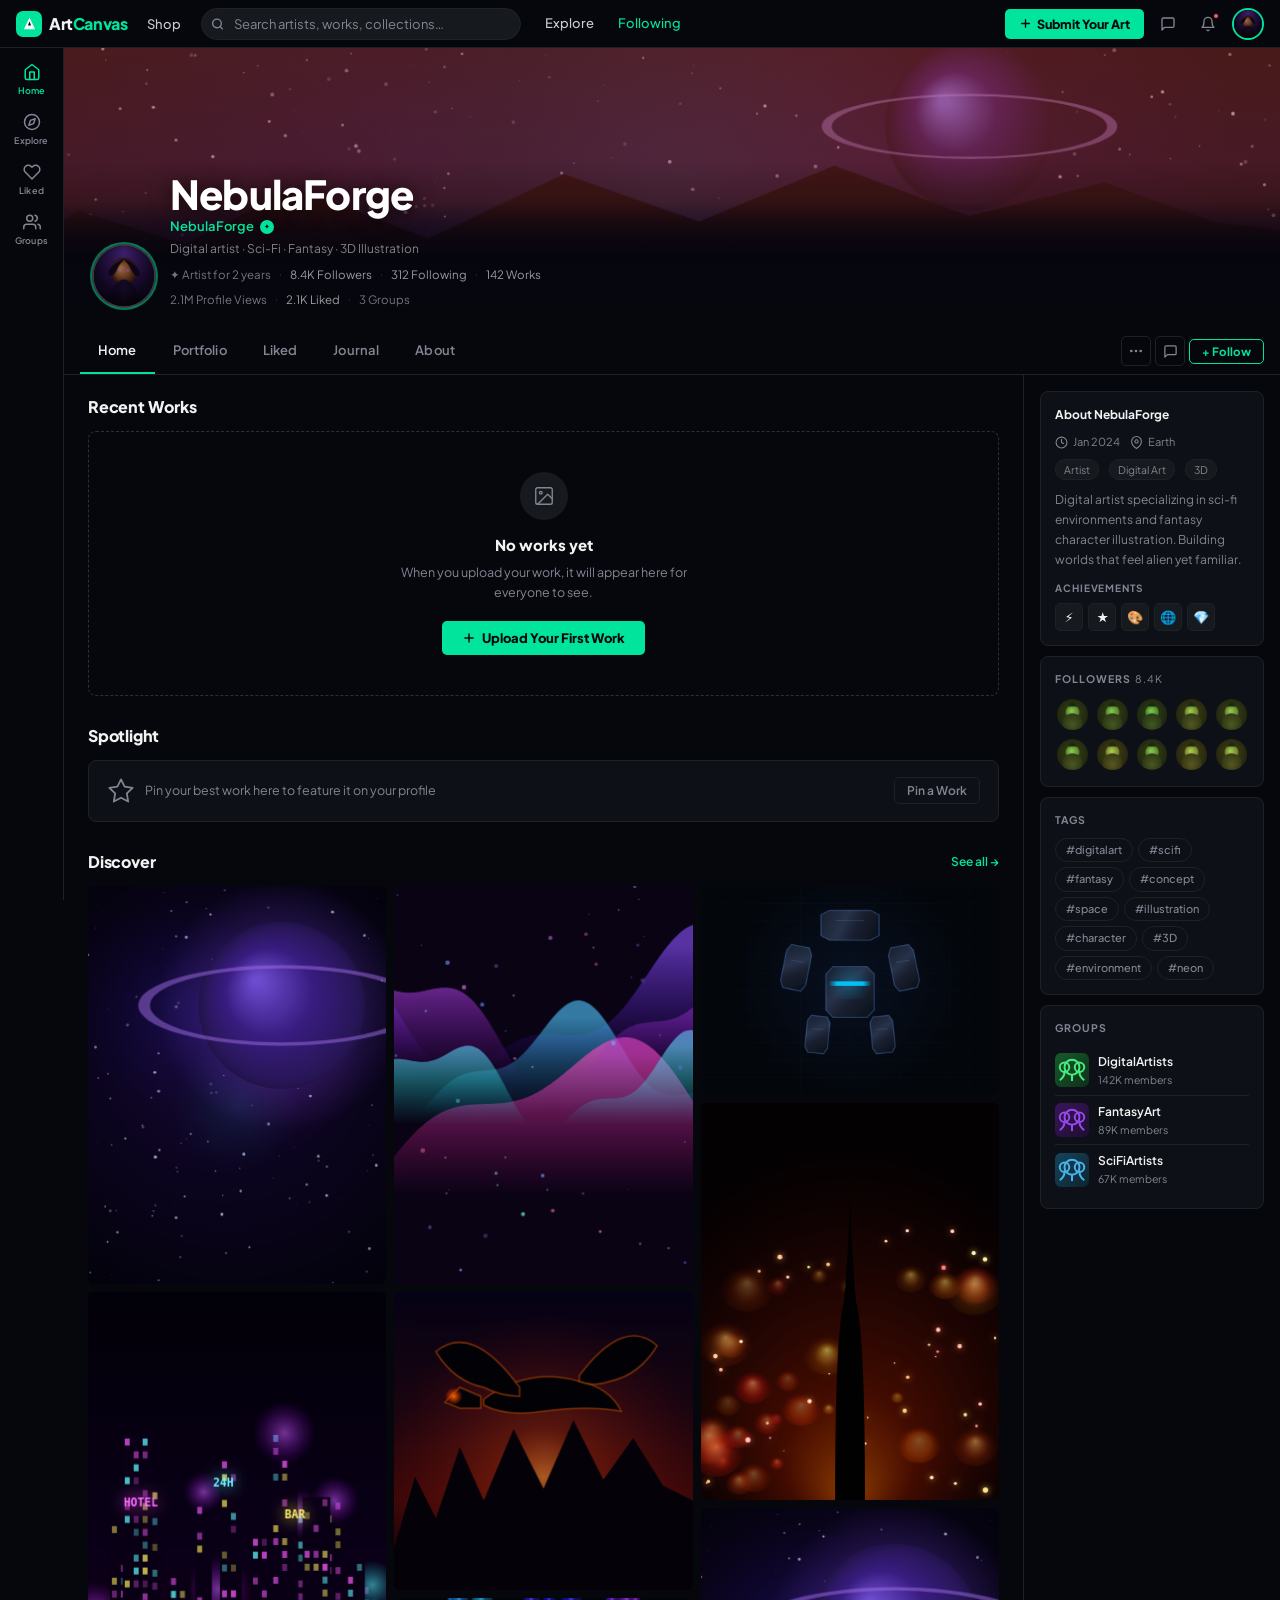
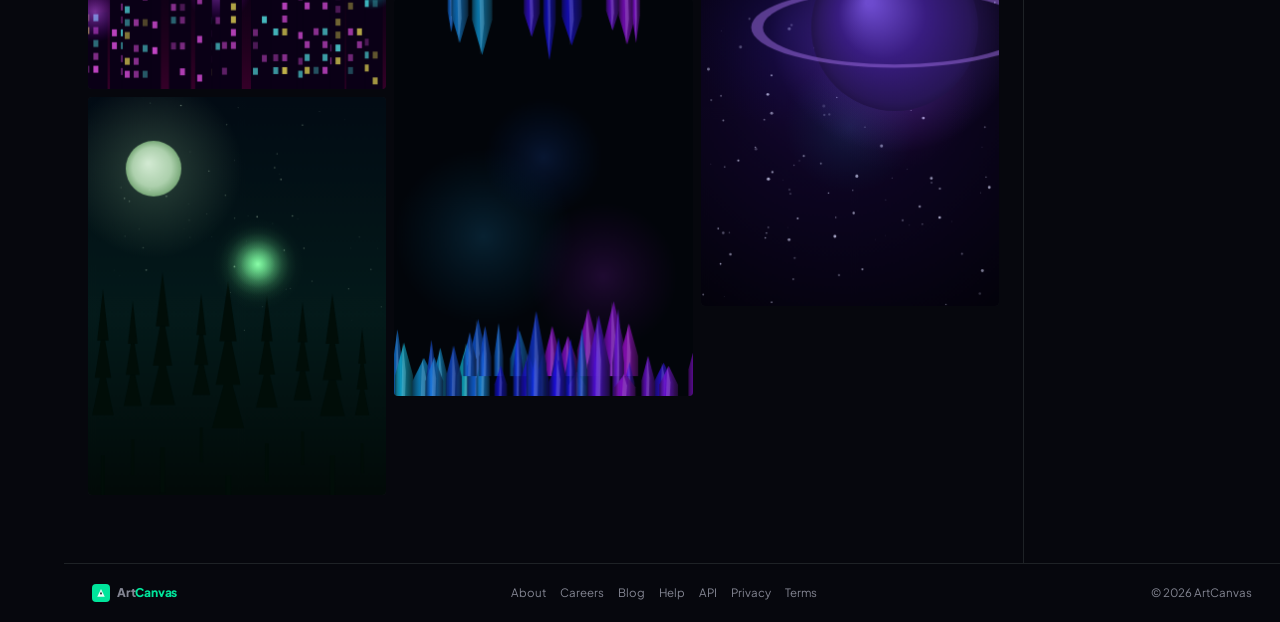
==== commit dcd105e8: "Wire up all interactive elements site-wide - Toast notification system (bottom-center slide-up) - Up" ====
--- a/index.html
+++ b/index.html
@@ -13,22 +13,17 @@
 
 <!-- ── GLOBAL NAV ─────────────────────────────────── -->
 <nav class="nav">
-  <a class="logo" href="#">
+  <a class="logo" href="index.html">
     <span class="logo-icon">
-      <svg viewBox="0 0 20 20" fill="none" xmlns="http://www.w3.org/2000/svg">
-        <polygon points="10,2 17.5,17.5 2.5,17.5" fill="#fff" opacity=".95"/>
-        <polygon points="10,7 12,12.5 8,12.5" fill="#05c26b"/>
-        <polygon points="6,12.5 14,12.5 15,15 5,15" fill="#05c26b" opacity=".55"/>
-      </svg>
+      <svg viewBox="0 0 20 20" fill="none"><polygon points="10,2 17.5,17.5 2.5,17.5" fill="#fff" opacity=".95"/><polygon points="10,7 12,12.5 8,12.5" fill="#06070d"/></svg>
     </span>
     <span class="logo-text">Art<em>Canvas</em></span>
   </a>
+  <button class="nav-shop">Shop</button>
 
   <div class="srch">
     <span class="srch-ico">
-      <svg width="14" height="14" viewBox="0 0 24 24" fill="none" stroke="currentColor" stroke-width="2.5" stroke-linecap="round" stroke-linejoin="round">
-        <circle cx="11" cy="11" r="8"/><path d="m21 21-4.35-4.35"/>
-      </svg>
+      <svg width="13" height="13" viewBox="0 0 24 24" fill="none" stroke="currentColor" stroke-width="2.5" stroke-linecap="round" stroke-linejoin="round"><circle cx="11" cy="11" r="8"/><path d="m21 21-4.35-4.35"/></svg>
     </span>
     <input type="search" placeholder="Search artists, works, collections…">
   </div>
@@ -41,20 +36,13 @@
   <div class="nav-r">
     <button class="btn-submit">
       <svg width="13" height="13" viewBox="0 0 24 24" fill="none" stroke="currentColor" stroke-width="2.5" stroke-linecap="round" stroke-linejoin="round"><path d="M12 5v14m-7-7h14"/></svg>
-      Upload Work
+      Submit Your Art
     </button>
-
     <button class="nav-icon-btn" title="Messages">
-      <svg viewBox="0 0 24 24" fill="none" stroke="currentColor" stroke-width="2" stroke-linecap="round" stroke-linejoin="round">
-        <path d="M21 15a2 2 0 0 1-2 2H7l-4 4V5a2 2 0 0 1 2-2h14a2 2 0 0 1 2 2z"/>
-      </svg>
+      <svg viewBox="0 0 24 24" fill="none" stroke="currentColor" stroke-width="2" stroke-linecap="round" stroke-linejoin="round"><path d="M21 15a2 2 0 0 1-2 2H7l-4 4V5a2 2 0 0 1 2-2h14a2 2 0 0 1 2 2z"/></svg>
     </button>
-
     <button class="nav-icon-btn" title="Notifications">
-      <svg viewBox="0 0 24 24" fill="none" stroke="currentColor" stroke-width="2" stroke-linecap="round" stroke-linejoin="round">
-        <path d="M18 8A6 6 0 0 0 6 8c0 7-3 9-3 9h18s-3-2-3-9"/>
-        <path d="M13.73 21a2 2 0 0 1-3.46 0"/>
-      </svg>
+      <svg viewBox="0 0 24 24" fill="none" stroke="currentColor" stroke-width="2" stroke-linecap="round" stroke-linejoin="round"><path d="M18 8A6 6 0 0 0 6 8c0 7-3 9-3 9h18s-3-2-3-9"/><path d="M13.73 21a2 2 0 0 1-3.46 0"/></svg>
       <span class="notif-dot"></span>
     </button>
 
@@ -120,16 +108,16 @@
           <div class="hero-stats">
             <span class="hs-item">✦ Artist for 2 years</span>
             <span class="hs-dot">·</span>
-            <span class="hs-link">8.4K Followers</span>
+            <button class="hs-link" data-stat="followers">8.4K Followers</button>
             <span class="hs-dot">·</span>
-            <span class="hs-link">312 Following</span>
+            <button class="hs-link" data-stat="following">312 Following</button>
             <span class="hs-dot">·</span>
-            <span class="hs-link">142 Works</span>
+            <button class="hs-link" data-stat="works">142 Works</button>
           </div>
           <div class="hero-stats">
             <span class="hs-item">2.1M Profile Views</span>
             <span class="hs-dot">·</span>
-            <span class="hs-link">2.1K Liked</span>
+            <button class="hs-link" data-stat="liked">2.1K Liked</button>
             <span class="hs-dot">·</span>
             <span class="hs-item">3 Groups</span>
           </div>
@@ -181,7 +169,7 @@
               </div>
               <div class="empty-banner-title">No works yet</div>
               <p class="empty-banner-sub">When you upload your work, it will appear here for everyone to see.</p>
-              <button class="empty-banner-cta">
+              <button class="empty-banner-cta" data-action="upload">
                 <svg viewBox="0 0 24 24" fill="none" stroke="currentColor" stroke-width="2.5" stroke-linecap="round" stroke-linejoin="round" width="14" height="14"><path d="M12 5v14m-7-7h14"/></svg>
                 Upload Your First Work
               </button>
@@ -255,16 +243,16 @@
           <div class="sc">
             <div class="sc-hd">Tags</div>
             <div class="tag-cloud">
-              <span class="tchip">#digitalart</span>
-              <span class="tchip">#scifi</span>
-              <span class="tchip">#fantasy</span>
-              <span class="tchip">#concept</span>
-              <span class="tchip">#space</span>
-              <span class="tchip">#illustration</span>
-              <span class="tchip">#character</span>
-              <span class="tchip">#3D</span>
-              <span class="tchip">#environment</span>
-              <span class="tchip">#neon</span>
+              <a class="tchip" href="browse.html">#digitalart</a>
+              <a class="tchip" href="browse.html">#scifi</a>
+              <a class="tchip" href="browse.html">#fantasy</a>
+              <a class="tchip" href="browse.html">#concept</a>
+              <a class="tchip" href="browse.html">#space</a>
+              <a class="tchip" href="browse.html">#illustration</a>
+              <a class="tchip" href="browse.html">#character</a>
+              <a class="tchip" href="browse.html">#3D</a>
+              <a class="tchip" href="browse.html">#environment</a>
+              <a class="tchip" href="browse.html">#neon</a>
             </div>
           </div>
 
@@ -318,7 +306,7 @@
             </div>
             <div class="empty-title">Your portfolio is empty</div>
             <div class="empty-sub">Upload your first work to start building your portfolio.</div>
-            <button class="empty-cta">
+            <button class="empty-cta" data-action="upload">
               <svg viewBox="0 0 24 24" fill="none" stroke="currentColor" stroke-width="2.5" stroke-linecap="round" stroke-linejoin="round" width="14" height="14"><path d="M12 5v14m-7-7h14"/></svg>
               Upload a Work
             </button>
@@ -338,7 +326,7 @@
           </div>
           <div class="empty-title">No liked works yet</div>
           <div class="empty-sub">Works you like will appear here so you can find them again.</div>
-          <button class="empty-cta">Explore Works</button>
+          <a class="empty-cta" href="browse.html">Explore Works</a>
         </div>
       </div>
     </div>
@@ -434,10 +422,7 @@
   <div class="footer-inner">
     <div class="footer-logo">
       <span class="footer-logo-icon">
-        <svg viewBox="0 0 20 20" fill="none" xmlns="http://www.w3.org/2000/svg">
-          <polygon points="10,2 17.5,17.5 2.5,17.5" fill="#fff" opacity=".9"/>
-          <polygon points="10,7 12,12.5 8,12.5" fill="#05c26b"/>
-        </svg>
+        <svg viewBox="0 0 20 20" fill="none"><polygon points="10,2 17.5,17.5 2.5,17.5" fill="#fff" opacity=".9"/><polygon points="10,7 12,12.5 8,12.5" fill="#06070d"/></svg>
       </span>
       <span class="footer-logo-text">Art<em>Canvas</em></span>
     </div>
--- a/css/style.css
+++ b/css/style.css
@@ -97,7 +97,7 @@
 .hero-tag { font-size: 12px; color: rgba(255,255,255,.5); margin-top: 3px; }
 .hero-stats { display: flex; flex-wrap: wrap; gap: 0; margin-top: 8px; align-items: center; }
 .hs-item { font-size: 11.5px; color: rgba(255,255,255,.45); }
-.hs-link { font-size: 11.5px; color: rgba(255,255,255,.6); cursor: pointer; transition: color .15s; }
+.hs-link { font-size: 11.5px; color: rgba(255,255,255,.6); cursor: pointer; transition: color .15s; background: none; border: none; padding: 0; font-family: inherit; }
 .hs-link:hover { color: var(--acc); }
 .hs-dot { font-size: 11px; color: rgba(255,255,255,.2); margin: 0 8px; }
 
@@ -376,6 +376,72 @@
 .wm-related-card:hover { border-color: var(--acc); transform: scale(1.04); }
 .wm-related-card canvas { width: 100%; aspect-ratio: 3/4; display: block; }
 
+/* ── TOAST ───────────────────────────────────────────── */
+.ac-toast { position: fixed; bottom: 28px; left: 50%; transform: translateX(-50%) translateY(20px); background: var(--surf3); border: 1px solid var(--brd2); border-radius: 8px; padding: 10px 20px; font-size: 13px; font-weight: 600; color: var(--fg); z-index: 9999; white-space: nowrap; opacity: 0; transition: opacity .22s, transform .22s; pointer-events: none; box-shadow: 0 4px 20px rgba(0,0,0,.5); }
+.ac-toast.show { opacity: 1; transform: translateX(-50%) translateY(0); }
+.ac-toast.ac-toast-success { border-color: rgba(0,229,155,.3); color: var(--acc); }
+
+/* ── UPLOAD MODAL ────────────────────────────────────── */
+.upload-ov { position: fixed; inset: 0; background: rgba(6,7,13,.88); z-index: 2000; display: flex; align-items: center; justify-content: center; opacity: 0; pointer-events: none; transition: opacity .2s; padding: 16px; }
+.upload-ov.open { opacity: 1; pointer-events: all; }
+.upload-panel { background: var(--surf); border: 1px solid var(--brd2); border-radius: 12px; width: 100%; max-width: 560px; position: relative; overflow: hidden; }
+.upload-close { position: absolute; top: 12px; right: 12px; width: 28px; height: 28px; border-radius: 50%; background: var(--surf3); border: none; display: flex; align-items: center; justify-content: center; color: var(--fg2); transition: background .15s; }
+.upload-close:hover { background: var(--surf4); }
+.upload-hd { font-size: 16px; font-weight: 800; color: var(--fg); padding: 22px 24px 0; letter-spacing: -.2px; }
+.upload-drop { margin: 16px 24px; border: 1.5px dashed var(--brd2); border-radius: 10px; padding: 32px 24px; display: flex; flex-direction: column; align-items: center; gap: 8px; text-align: center; transition: border-color .2s, background .2s; }
+.upload-drop.drag-over { border-color: var(--acc); background: rgba(0,229,155,.05); }
+.upload-drop svg { color: var(--fg3); }
+.upload-drop-title { font-size: 14px; font-weight: 700; color: var(--fg); }
+.upload-drop-sub { font-size: 12px; color: var(--fg3); }
+.upload-browse-btn { margin-top: 4px; background: var(--surf2); border: 1px solid var(--brd2); border-radius: 5px; padding: 7px 16px; font-size: 12.5px; font-weight: 700; color: var(--fg2); cursor: pointer; transition: color .15s, background .15s; font-family: inherit; }
+.upload-browse-btn:hover { color: var(--fg); background: var(--surf3); }
+.upload-fields { display: flex; flex-direction: column; gap: 8px; padding: 0 24px; }
+.upload-field { background: var(--surf2); border: 1px solid var(--brd); border-radius: 6px; padding: 9px 12px; color: var(--fg); font-size: 13px; outline: none; font-family: inherit; transition: border-color .2s; }
+.upload-field:focus { border-color: var(--acc); }
+.upload-field::placeholder { color: var(--fg3); }
+.upload-textarea { resize: vertical; min-height: 72px; }
+.upload-footer { display: flex; justify-content: flex-end; gap: 8px; padding: 16px 24px; border-top: 1px solid var(--brd); margin-top: 16px; }
+.upload-cancel-btn { background: none; border: 1px solid var(--brd2); border-radius: 5px; padding: 8px 18px; font-size: 13px; font-weight: 600; color: var(--fg3); transition: color .15s, border-color .15s; }
+.upload-cancel-btn:hover { color: var(--fg2); }
+.upload-submit-btn { background: var(--acc); color: var(--acc-fg); border: none; border-radius: 5px; padding: 8px 22px; font-size: 13px; font-weight: 800; transition: background .15s; }
+.upload-submit-btn:hover { background: var(--acc2); }
+
+/* ── NOTIFICATION PANEL ──────────────────────────────── */
+.notif-panel { position: fixed; width: 340px; background: var(--surf); border: 1px solid var(--brd2); border-radius: 10px; z-index: 500; box-shadow: 0 8px 32px rgba(0,0,0,.5); opacity: 0; transform: translateY(-8px); transition: opacity .18s, transform .18s; pointer-events: none; }
+.notif-panel.open { opacity: 1; transform: translateY(0); pointer-events: all; }
+.notif-panel-hd { display: flex; align-items: center; justify-content: space-between; padding: 14px 16px 10px; border-bottom: 1px solid var(--brd); }
+.notif-panel-hd span { font-size: 13px; font-weight: 800; color: var(--fg); }
+.notif-mark-all { font-size: 11.5px; color: var(--acc); font-weight: 600; background: none; border: none; cursor: pointer; }
+.notif-mark-all:hover { text-decoration: underline; }
+.notif-list { max-height: 320px; overflow-y: auto; scrollbar-width: thin; scrollbar-color: var(--brd2) transparent; }
+.notif-item { display: flex; gap: 10px; padding: 10px 16px; border-bottom: 1px solid var(--brd); cursor: pointer; transition: background .15s; }
+.notif-item:last-child { border-bottom: none; }
+.notif-item:hover { background: var(--surf2); }
+.notif-item.read { opacity: .5; }
+.notif-av { border-radius: 50%; flex-shrink: 0; }
+.notif-body { flex: 1; min-width: 0; }
+.notif-msg { font-size: 12.5px; color: var(--fg2); line-height: 1.55; }
+.notif-time { font-size: 11px; color: var(--fg3); margin-top: 3px; }
+.notif-ft { padding: 10px 16px; text-align: center; border-top: 1px solid var(--brd); }
+.notif-ft a { font-size: 12px; color: var(--acc); font-weight: 600; }
+
+/* ── ACCOUNT DROPDOWN ────────────────────────────────── */
+.account-menu { position: fixed; width: 200px; background: var(--surf); border: 1px solid var(--brd2); border-radius: 10px; z-index: 500; box-shadow: 0 8px 32px rgba(0,0,0,.5); opacity: 0; transform: translateY(-8px); transition: opacity .18s, transform .18s; pointer-events: none; overflow: hidden; }
+.account-menu.open { opacity: 1; transform: translateY(0); pointer-events: all; }
+.account-menu-profile { display: flex; align-items: center; gap: 10px; padding: 14px 14px 10px; }
+.account-menu-av { border-radius: 50%; flex-shrink: 0; border: 2px solid var(--acc); }
+.account-menu-name { font-size: 13px; font-weight: 700; color: var(--fg); }
+.account-menu-sub { font-size: 11px; color: var(--fg3); margin-top: 1px; }
+.account-menu-div { height: 1px; background: var(--brd); margin: 2px 0; }
+.account-menu-item { display: flex; align-items: center; gap: 9px; padding: 9px 14px; font-size: 12.5px; color: var(--fg2); font-weight: 500; transition: background .15s, color .15s; width: 100%; background: none; border: none; text-align: left; font-family: inherit; cursor: pointer; }
+.account-menu-item:hover { background: var(--surf2); color: var(--fg); }
+.account-signout { color: var(--red) !important; }
+.account-signout:hover { background: rgba(255,92,92,.08) !important; }
+
+/* ── ARTIST LINK IN MODAL ────────────────────────────── */
+.wm-artist-link { color: var(--fg); font-weight: 700; }
+.wm-artist-link:hover { color: var(--acc); }
+
 /* ── FOOTER ──────────────────────────────────────────── */
 .site-footer { border-top: 1px solid var(--brd); background: var(--bg); padding: 20px 28px; margin-left: var(--lsb-w); }
 .footer-inner { display: flex; align-items: center; justify-content: space-between; gap: 16px; flex-wrap: wrap; }
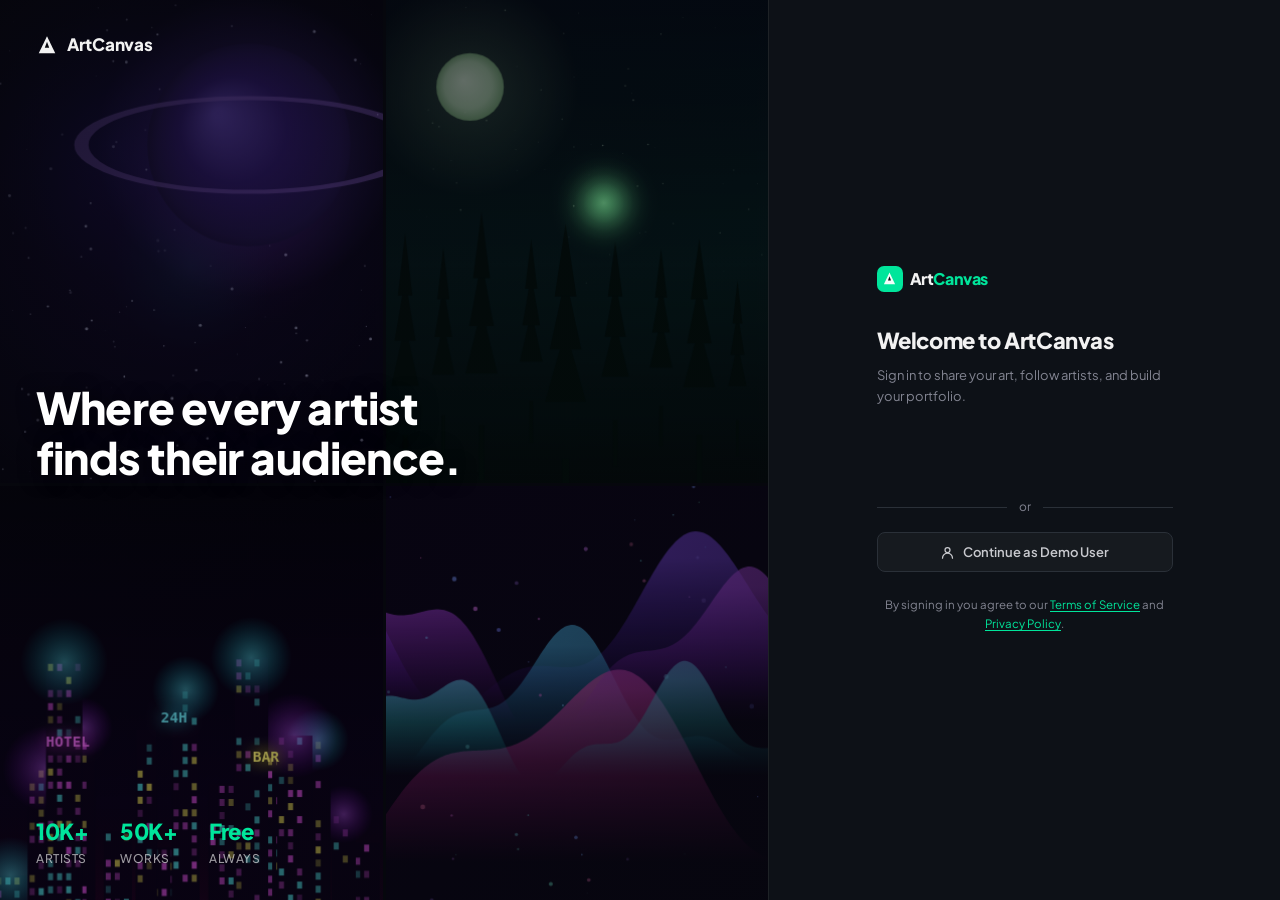
==== commit d549c4c9: "Add Google login gate and remove all placeholder content - New login.html: split-panel landing page " ====
--- a/index.html
+++ b/index.html
@@ -3,7 +3,7 @@
 <head>
   <meta charset="UTF-8">
   <meta name="viewport" content="width=device-width, initial-scale=1">
-  <title>NebulaForge on ArtCanvas</title>
+  <title>My Profile — ArtCanvas</title>
   <link rel="preconnect" href="https://fonts.googleapis.com">
   <link rel="preconnect" href="https://fonts.gstatic.com" crossorigin>
   <link href="https://fonts.googleapis.com/css2?family=Plus+Jakarta+Sans:wght@400;500;600;700;800;900&display=swap" rel="stylesheet">
@@ -95,31 +95,29 @@
     <div class="hero-banner">
       <canvas id="bannerC" width="1400" height="290"></canvas>
       <div class="hero-ov">
-        <div class="hero-av">
+        <div class="hero-av" id="heroAvWrap">
           <canvas id="profileAv" width="64" height="64"></canvas>
         </div>
         <div class="hero-text">
-          <div class="hero-name">NebulaForge</div>
-          <div class="hero-handle">
-            NebulaForge
+          <div class="hero-name" id="heroName">Artist</div>
+          <div class="hero-handle" id="heroHandle">
+            Artist
             <span class="hero-badge">✦</span>
           </div>
-          <div class="hero-tag">Digital artist · Sci-Fi · Fantasy · 3D Illustration</div>
+          <div class="hero-tag" id="heroTag">New member</div>
           <div class="hero-stats">
-            <span class="hs-item">✦ Artist for 2 years</span>
+            <span class="hs-item" id="heroMember">✦ New member</span>
             <span class="hs-dot">·</span>
-            <button class="hs-link" data-stat="followers">8.4K Followers</button>
+            <button class="hs-link" data-stat="followers" id="heroFollowers">0 Followers</button>
             <span class="hs-dot">·</span>
-            <button class="hs-link" data-stat="following">312 Following</button>
+            <button class="hs-link" data-stat="following" id="heroFollowing">0 Following</button>
             <span class="hs-dot">·</span>
-            <button class="hs-link" data-stat="works">142 Works</button>
+            <button class="hs-link" data-stat="works" id="heroWorks">0 Works</button>
           </div>
           <div class="hero-stats">
-            <span class="hs-item">2.1M Profile Views</span>
+            <span class="hs-item">0 Profile Views</span>
             <span class="hs-dot">·</span>
-            <button class="hs-link" data-stat="liked">2.1K Liked</button>
-            <span class="hs-dot">·</span>
-            <span class="hs-item">3 Groups</span>
+            <button class="hs-link" data-stat="liked">0 Liked</button>
           </div>
         </div>
       </div>
@@ -192,50 +190,32 @@
             </div>
           </div>
 
-          <!-- Discover from the community -->
-          <div class="sec">
-            <div class="sec-hd-row">
-              <span class="sec-hd-label">Discover</span>
-              <a class="sec-see-all" href="browse.html">See all →</a>
-            </div>
-            <div class="masonry-grid" id="discoverGrid" style="columns:3"></div>
-          </div>
-
         </div>
         <div class="home-aside">
 
           <!-- About widget -->
           <div class="about-card">
-            <div class="about-card-hd">About NebulaForge</div>
+            <div class="about-card-hd" id="aboutCardHd">About Me</div>
             <div class="about-meta-row">
               <span class="about-meta-item">
                 <svg viewBox="0 0 24 24" fill="none" stroke="currentColor" stroke-width="2" stroke-linecap="round" stroke-linejoin="round" width="13" height="13"><circle cx="12" cy="12" r="10"/><polyline points="12 6 12 12 16 14"/></svg>
-                Jan 2024
-              </span>
-              <span class="about-meta-item">
-                <svg viewBox="0 0 24 24" fill="none" stroke="currentColor" stroke-width="2" stroke-linecap="round" stroke-linejoin="round" width="13" height="13"><path d="M21 10c0 7-9 13-9 13s-9-6-9-13a9 9 0 0 1 18 0z"/><circle cx="12" cy="10" r="3"/></svg>
-                Earth
+                <span id="aboutJoinDate">Joined recently</span>
               </span>
             </div>
             <div class="about-meta-row" style="margin-top:8px">
               <span class="about-type-pill">Artist</span>
-              <span class="about-type-pill">Digital Art</span>
-              <span class="about-type-pill">3D</span>
-            </div>
-            <p class="about-bio-short">Digital artist specializing in sci-fi environments and fantasy character illustration. Building worlds that feel alien yet familiar.</p>
+              <span class="about-type-pill">New Member</span>
+            </div>
+            <p class="about-bio-short" id="aboutBio">Welcome to ArtCanvas! Upload your first work to get started.</p>
             <div class="about-card-sh">Achievements</div>
             <div class="badges-row">
-              <span class="badge-chip" title="Active Member">⚡</span>
-              <span class="badge-chip" title="Premium">★</span>
-              <span class="badge-chip" title="Top Artist">🎨</span>
-              <span class="badge-chip" title="Community">🌐</span>
-              <span class="badge-chip" title="Featured">💎</span>
+              <span class="badge-chip" title="New Member">✦</span>
             </div>
           </div>
 
           <!-- Followers -->
           <div class="sc">
-            <div class="sc-hd">Followers <span class="sc-hd-count">8.4K</span></div>
+            <div class="sc-hd">Followers <span class="sc-hd-count" id="followersCount">0</span></div>
             <div class="wgrid" id="followersGrid"></div>
           </div>
 
@@ -357,30 +337,14 @@
           <div class="about-full-main">
             <div class="about-box">
               <div class="about-sh">Bio</div>
-              <p class="about-bio">
-                Digital artist specializing in sci-fi environments and fantasy character illustration.
-                I explore the intersection of organic shapes and technological aesthetics — building worlds
-                that feel both alien and strangely familiar. Every piece starts with a question: what
-                would this place feel like to stand in?<br><br>
-                I've been painting digitally for over a decade, starting with fantasy concept art before
-                moving into hard sci-fi environments.
-              </p>
-              <div class="about-sh" style="margin-top:24px">Tools</div>
-              <div class="pill-row">
-                <span class="pill">Clip Studio Paint</span>
-                <span class="pill">Photoshop</span>
-                <span class="pill">Procreate</span>
-                <span class="pill">Blender</span>
-                <span class="pill">DaVinci Resolve</span>
-              </div>
-              <div class="about-sh" style="margin-top:20px">Interests</div>
-              <div class="pill-row">
-                <span class="pill">Sci-Fi</span>
-                <span class="pill">Fantasy</span>
-                <span class="pill">Concept Art</span>
-                <span class="pill">World-Building</span>
-                <span class="pill">3D Sculpting</span>
-                <span class="pill">Animation</span>
+              <p class="about-bio" id="aboutFullBio">You haven't written a bio yet. Tell the community about your art, your inspirations, and what you create.</p>
+              <div class="about-sh" style="margin-top:24px">Get Started</div>
+              <p style="color:var(--fg3);font-size:13px;line-height:1.7;margin-top:8px">Upload your first work to start building your portfolio on ArtCanvas. Your art deserves an audience.</p>
+              <div style="margin-top:16px">
+                <button class="empty-cta" data-action="upload" style="display:inline-flex">
+                  <svg viewBox="0 0 24 24" fill="none" stroke="currentColor" stroke-width="2.5" stroke-linecap="round" stroke-linejoin="round" width="14" height="14"><path d="M12 5v14m-7-7h14"/></svg>
+                  Upload Your First Work
+                </button>
               </div>
             </div>
           </div>
@@ -390,23 +354,18 @@
               <div class="detail-list">
                 <div class="detail-row">
                   <svg viewBox="0 0 24 24" fill="none" stroke="currentColor" stroke-width="2" stroke-linecap="round" stroke-linejoin="round" width="14" height="14"><circle cx="12" cy="12" r="10"/><polyline points="12 6 12 12 16 14"/></svg>
-                  <span>Member since January 2024</span>
+                  <span id="aboutDetailJoin">Member since today</span>
                 </div>
                 <div class="detail-row">
-                  <svg viewBox="0 0 24 24" fill="none" stroke="currentColor" stroke-width="2" stroke-linecap="round" stroke-linejoin="round" width="14" height="14"><path d="M21 10c0 7-9 13-9 13s-9-6-9-13a9 9 0 0 1 18 0z"/><circle cx="12" cy="10" r="3"/></svg>
-                  <span>Earth</span>
-                </div>
-                <div class="detail-row">
-                  <svg viewBox="0 0 24 24" fill="none" stroke="currentColor" stroke-width="2" stroke-linecap="round" stroke-linejoin="round" width="14" height="14"><circle cx="12" cy="12" r="10"/><line x1="2" y1="12" x2="22" y2="12"/><path d="M12 2a15.3 15.3 0 0 1 4 10 15.3 15.3 0 0 1-4 10 15.3 15.3 0 0 1-4-10 15.3 15.3 0 0 1 4-10z"/></svg>
-                  <span>artcanvas.io/nebulaforge</span>
+                  <svg viewBox="0 0 24 24" fill="none" stroke="currentColor" stroke-width="2" stroke-linecap="round" stroke-linejoin="round" width="14" height="14"><path d="M3 8l7.89 5.26a2 2 0 0 0 2.22 0L21 8M5 19h14a2 2 0 0 0 2-2V7a2 2 0 0 0-2-2H5a2 2 0 0 0-2 2v10a2 2 0 0 0 2 2z"/></svg>
+                  <span id="aboutDetailEmail">—</span>
                 </div>
               </div>
             </div>
             <div class="sc" style="margin-top:12px">
               <div class="sc-hd">Commission Status</div>
-              <div class="comm-status open">
-                <svg viewBox="0 0 24 24" fill="none" stroke="currentColor" stroke-width="2" stroke-linecap="round" stroke-linejoin="round" width="14" height="14"><polyline points="20 6 9 17 4 12"/></svg>
-                Open for Commissions
+              <div class="comm-status">
+                Set up commissions after uploading your first work.
               </div>
             </div>
           </div>
@@ -434,6 +393,7 @@
   </div>
 </footer>
 
+<script src="js/auth.js"></script>
 <script src="js/art.js"></script>
 <script src="js/data.js"></script>
 <script src="js/app.js"></script>
--- a/css/style.css
+++ b/css/style.css
@@ -492,3 +492,257 @@
   .wm-info-col { padding: 14px; gap: 12px; }
   .home-aside { grid-template-columns: 1fr; padding: 14px; }
 }
+
+/* ── LOGIN PAGE ──────────────────────────────────────────── */
+.login-body {
+  overflow: hidden;
+  height: 100vh;
+}
+
+.login-page {
+  display: flex;
+  height: 100vh;
+}
+
+/* Left: art showcase */
+.login-art-side {
+  position: relative;
+  flex: 0 0 60%;
+  overflow: hidden;
+  background: var(--bg);
+}
+
+.login-art-grid {
+  display: grid;
+  grid-template-columns: 1fr 1fr;
+  gap: 3px;
+  height: 100%;
+  opacity: .88;
+}
+
+.login-art-grid canvas {
+  width: 100%;
+  height: 100%;
+  object-fit: cover;
+  display: block;
+}
+
+.login-art-ov {
+  position: absolute;
+  inset: 0;
+  background: linear-gradient(135deg, rgba(6,7,13,.72) 0%, rgba(6,7,13,.30) 60%, rgba(6,7,13,.72) 100%);
+  display: flex;
+  flex-direction: column;
+  justify-content: space-between;
+  padding: 32px 36px;
+  pointer-events: none;
+}
+
+.login-art-logo {
+  display: flex;
+  align-items: center;
+  gap: 9px;
+  font-size: 17px;
+  font-weight: 800;
+  color: var(--fg);
+  letter-spacing: -.3px;
+  pointer-events: all;
+  text-decoration: none;
+}
+
+.login-art-logo svg { flex-shrink: 0; }
+
+.login-art-quote {
+  font-size: clamp(28px, 3.5vw, 44px);
+  font-weight: 800;
+  line-height: 1.15;
+  letter-spacing: -.8px;
+  color: #fff;
+  text-shadow: 0 2px 20px rgba(0,0,0,.6);
+  margin-bottom: 8px;
+}
+
+.login-art-stats {
+  display: flex;
+  gap: 32px;
+  pointer-events: none;
+}
+
+.login-art-stat {
+  display: flex;
+  flex-direction: column;
+  gap: 2px;
+}
+
+.las-num {
+  font-size: 22px;
+  font-weight: 800;
+  color: var(--acc);
+  letter-spacing: -.5px;
+}
+
+.las-label {
+  font-size: 12px;
+  color: rgba(255,255,255,.6);
+  font-weight: 500;
+  text-transform: uppercase;
+  letter-spacing: .5px;
+}
+
+/* Right: login panel */
+.login-panel-side {
+  flex: 0 0 40%;
+  background: var(--surf);
+  display: flex;
+  align-items: center;
+  justify-content: center;
+  overflow-y: auto;
+  border-left: 1px solid var(--brd);
+}
+
+.login-panel {
+  width: 100%;
+  max-width: 360px;
+  padding: 40px 32px;
+  display: flex;
+  flex-direction: column;
+  gap: 0;
+}
+
+.login-panel-logo {
+  margin-bottom: 32px;
+}
+
+.login-hd {
+  font-size: 22px;
+  font-weight: 800;
+  letter-spacing: -.4px;
+  color: var(--fg);
+  margin-bottom: 8px;
+}
+
+.login-sub {
+  font-size: 13px;
+  color: var(--fg3);
+  line-height: 1.6;
+  margin-bottom: 28px;
+}
+
+.login-google-wrap {
+  min-height: 44px;
+  display: flex;
+  flex-direction: column;
+  align-items: flex-start;
+  gap: 8px;
+}
+
+.login-google-note {
+  font-size: 12px;
+  color: var(--fg3);
+  line-height: 1.7;
+  background: var(--surf2);
+  border: 1px solid var(--brd);
+  border-radius: 8px;
+  padding: 12px 14px;
+  width: 100%;
+}
+
+.login-google-note code {
+  font-size: 11px;
+  background: var(--surf3);
+  padding: 1px 5px;
+  border-radius: 4px;
+  color: var(--acc);
+  font-family: monospace;
+}
+
+.login-or {
+  display: flex;
+  align-items: center;
+  gap: 12px;
+  margin: 20px 0 16px;
+  color: var(--fg3);
+  font-size: 12px;
+}
+
+.login-or::before,
+.login-or::after {
+  content: '';
+  flex: 1;
+  height: 1px;
+  background: var(--brd2);
+}
+
+.login-demo-btn {
+  display: flex;
+  align-items: center;
+  justify-content: center;
+  gap: 8px;
+  width: 100%;
+  padding: 11px 16px;
+  background: var(--surf2);
+  border: 1px solid var(--brd2);
+  border-radius: 8px;
+  color: var(--fg2);
+  font-size: 13px;
+  font-weight: 600;
+  cursor: pointer;
+  transition: background .15s, color .15s, border-color .15s;
+}
+
+.login-demo-btn:hover {
+  background: var(--surf3);
+  color: var(--fg);
+  border-color: var(--brd2);
+}
+
+.login-error {
+  margin-top: 12px;
+  font-size: 12px;
+  color: var(--red);
+  background: rgba(255,92,92,.1);
+  border: 1px solid rgba(255,92,92,.25);
+  border-radius: 6px;
+  padding: 8px 12px;
+}
+
+.login-terms {
+  margin-top: 24px;
+  font-size: 11.5px;
+  color: var(--fg3);
+  line-height: 1.65;
+  text-align: center;
+}
+
+.login-terms a {
+  color: var(--acc);
+  text-decoration: underline;
+  text-underline-offset: 2px;
+}
+
+/* Commission status generic */
+.comm-status {
+  font-size: 12px;
+  color: var(--fg3);
+  line-height: 1.6;
+  padding: 8px 0;
+}
+.comm-status.open {
+  display: flex;
+  align-items: center;
+  gap: 6px;
+  color: var(--acc);
+  font-weight: 600;
+  font-size: 13px;
+}
+
+@media (max-width: 768px) {
+  .login-body { overflow: auto; }
+  .login-page { flex-direction: column; height: auto; min-height: 100vh; }
+  .login-art-side { flex: none; height: 220px; }
+  .login-art-quote { font-size: 22px; }
+  .login-art-stats { gap: 20px; }
+  .las-num { font-size: 18px; }
+  .login-panel-side { flex: none; border-left: none; border-top: 1px solid var(--brd); padding: 24px 0; }
+  .login-panel { padding: 0 24px 40px; }
+}
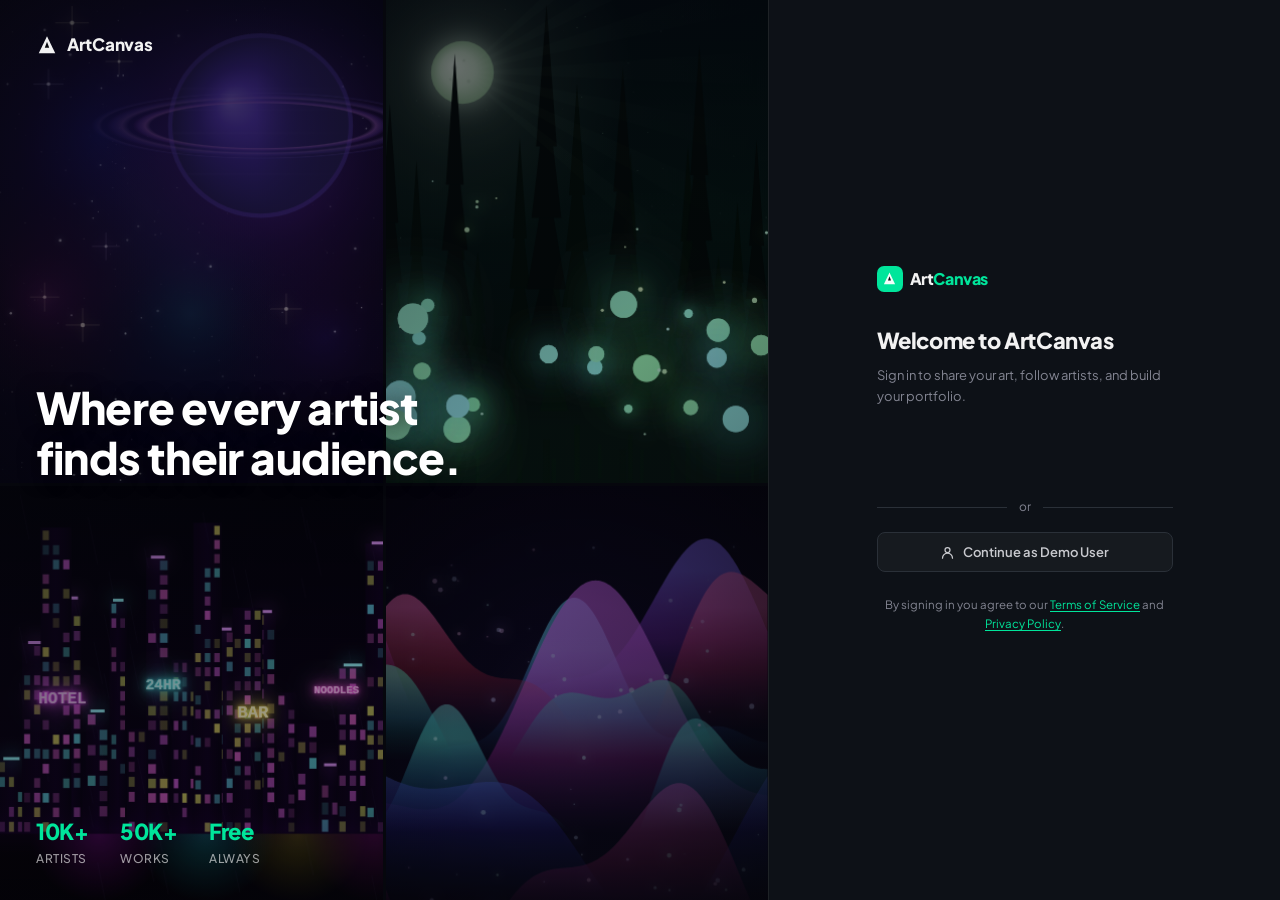
==== commit d09bcc90: "DA parity: rename conventions, visual polish, add render.yaml - Portfolio → Gallery, Liked → Favouri" ====
--- a/index.html
+++ b/index.html
@@ -104,20 +104,20 @@
             Artist
             <span class="hero-badge">✦</span>
           </div>
-          <div class="hero-tag" id="heroTag">New member</div>
+          <div class="hero-tag" id="heroTag">New Deviant</div>
           <div class="hero-stats">
-            <span class="hs-item" id="heroMember">✦ New member</span>
+            <span class="hs-item" id="heroMember">✦ New Deviant</span>
             <span class="hs-dot">·</span>
-            <button class="hs-link" data-stat="followers" id="heroFollowers">0 Followers</button>
+            <button class="hs-link" data-stat="watchers" id="heroFollowers">0 Watchers</button>
             <span class="hs-dot">·</span>
-            <button class="hs-link" data-stat="following" id="heroFollowing">0 Following</button>
+            <button class="hs-link" data-stat="watching" id="heroFollowing">0 Watching</button>
             <span class="hs-dot">·</span>
-            <button class="hs-link" data-stat="works" id="heroWorks">0 Works</button>
+            <button class="hs-link" data-stat="deviations" id="heroWorks">0 Deviations</button>
           </div>
           <div class="hero-stats">
             <span class="hs-item">0 Profile Views</span>
             <span class="hs-dot">·</span>
-            <button class="hs-link" data-stat="liked">0 Liked</button>
+            <button class="hs-link" data-stat="favourites">0 Favourites</button>
           </div>
         </div>
       </div>
@@ -127,8 +127,8 @@
     <div class="tab-strip">
       <div class="tab-strip-tabs">
         <button class="tbtn active" data-tab="home">Home</button>
-        <button class="tbtn" data-tab="portfolio">Portfolio</button>
-        <button class="tbtn" data-tab="liked">Liked</button>
+        <button class="tbtn" data-tab="gallery">Gallery</button>
+        <button class="tbtn" data-tab="favourites">Favourites</button>
         <button class="tbtn" data-tab="journal">Journal</button>
         <button class="tbtn" data-tab="about">About</button>
       </div>
@@ -141,7 +141,7 @@
             <path d="M21 15a2 2 0 0 1-2 2H7l-4 4V5a2 2 0 0 1 2-2h14a2 2 0 0 1 2 2z"/>
           </svg>
         </button>
-        <button class="btn-watch-hero btn-follow-toggle" data-following="false">+ Follow</button>
+        <button class="btn-watch-hero btn-follow-toggle" data-following="false">Watch</button>
       </div>
     </div>
 
@@ -155,7 +155,7 @@
           <!-- Recent Works - empty state -->
           <div class="sec">
             <div class="sec-hd-row">
-              <span class="sec-hd-label">Recent Works</span>
+              <span class="sec-hd-label">Latest Deviations</span>
             </div>
             <div class="empty-banner">
               <div class="empty-banner-icon">
@@ -165,11 +165,11 @@
                   <polyline points="21 15 16 10 5 21"/>
                 </svg>
               </div>
-              <div class="empty-banner-title">No works yet</div>
-              <p class="empty-banner-sub">When you upload your work, it will appear here for everyone to see.</p>
+              <div class="empty-banner-title">No deviations yet</div>
+              <p class="empty-banner-sub">When you submit a deviation, it will appear here for everyone to see.</p>
               <button class="empty-banner-cta" data-action="upload">
                 <svg viewBox="0 0 24 24" fill="none" stroke="currentColor" stroke-width="2.5" stroke-linecap="round" stroke-linejoin="round" width="14" height="14"><path d="M12 5v14m-7-7h14"/></svg>
-                Upload Your First Work
+                Submit Your First Deviation
               </button>
             </div>
           </div>
@@ -190,6 +190,19 @@
             </div>
           </div>
 
+          <!-- Profile Comments -->
+          <div class="sec">
+            <div class="sec-hd-row">
+              <span class="sec-hd-label">Comments</span>
+            </div>
+            <div class="profile-comments" id="profileCommentsList"></div>
+            <div class="pc-form">
+              <canvas class="pc-form-av" width="32" height="32" id="pcFormAv"></canvas>
+              <input type="text" class="pc-form-input" id="pcCommentInput" placeholder="Leave a comment on this profile…">
+              <button class="pc-form-send" id="pcCommentSend">Post</button>
+            </div>
+          </div>
+
         </div>
         <div class="home-aside">
 
@@ -198,24 +211,31 @@
             <div class="about-card-hd" id="aboutCardHd">About Me</div>
             <div class="about-meta-row">
               <span class="about-meta-item">
-                <svg viewBox="0 0 24 24" fill="none" stroke="currentColor" stroke-width="2" stroke-linecap="round" stroke-linejoin="round" width="13" height="13"><circle cx="12" cy="12" r="10"/><polyline points="12 6 12 12 16 14"/></svg>
+                <svg viewBox="0 0 24 24" fill="none" stroke="currentColor" stroke-width="2" stroke-linecap="round" stroke-linejoin="round" width="13" height="13"><rect x="3" y="4" width="18" height="18" rx="2" ry="2"/><line x1="16" y1="2" x2="16" y2="6"/><line x1="8" y1="2" x2="8" y2="6"/><line x1="3" y1="10" x2="21" y2="10"/></svg>
                 <span id="aboutJoinDate">Joined recently</span>
               </span>
+              <span class="about-meta-item" id="aboutMetaLocation" style="margin-left:14px">
+                <svg viewBox="0 0 24 24" fill="none" stroke="currentColor" stroke-width="2" stroke-linecap="round" stroke-linejoin="round" width="13" height="13"><path d="M21 10c0 7-9 13-9 13s-9-6-9-13a9 9 0 0 1 18 0z"/><circle cx="12" cy="10" r="3"/></svg>
+                <span id="aboutCardLocation">Location not set</span>
+              </span>
             </div>
             <div class="about-meta-row" style="margin-top:8px">
               <span class="about-type-pill">Artist</span>
-              <span class="about-type-pill">New Member</span>
+              <span class="about-type-pill" id="aboutCardDuration">New Deviant</span>
             </div>
             <p class="about-bio-short" id="aboutBio">Welcome to ArtCanvas! Upload your first work to get started.</p>
             <div class="about-card-sh">Achievements</div>
             <div class="badges-row">
               <span class="badge-chip" title="New Member">✦</span>
+              <span class="badge-chip badge-chip-gold" title="Active Creator">🎨</span>
+              <span class="badge-chip badge-chip-blue" title="Community Member">💬</span>
+              <span class="badge-chip badge-chip-purple" title="Collector">⭐</span>
             </div>
           </div>
 
           <!-- Followers -->
           <div class="sc">
-            <div class="sc-hd">Followers <span class="sc-hd-count" id="followersCount">0</span></div>
+            <div class="sc-hd">Watchers <span class="sc-hd-count" id="followersCount">0</span></div>
             <div class="wgrid" id="followersGrid"></div>
           </div>
 
@@ -242,12 +262,18 @@
             <div class="grp-row" id="grpRow"></div>
           </div>
 
-        </div>
-      </div>
-    </div>
-
-    <!-- PORTFOLIO TAB -->
-    <div class="tab-panel" id="tab-portfolio">
+          <!-- Who to Watch -->
+          <div class="sc">
+            <div class="sc-hd">Who to Watch</div>
+            <div id="whoToWatch"></div>
+          </div>
+
+        </div>
+      </div>
+    </div>
+
+    <!-- GALLERY TAB -->
+    <div class="tab-panel" id="tab-gallery">
       <div class="gallery-page">
 
         <!-- Collection row - empty -->
@@ -284,19 +310,19 @@
                 <polyline points="21 15 16 10 5 21"/>
               </svg>
             </div>
-            <div class="empty-title">Your portfolio is empty</div>
-            <div class="empty-sub">Upload your first work to start building your portfolio.</div>
+            <div class="empty-title">Your gallery is empty</div>
+            <div class="empty-sub">Submit a deviation to start building your gallery.</div>
             <button class="empty-cta" data-action="upload">
               <svg viewBox="0 0 24 24" fill="none" stroke="currentColor" stroke-width="2.5" stroke-linecap="round" stroke-linejoin="round" width="14" height="14"><path d="M12 5v14m-7-7h14"/></svg>
-              Upload a Work
+              Submit a Deviation
             </button>
           </div>
         </div>
       </div>
     </div>
 
-    <!-- LIKED TAB -->
-    <div class="tab-panel" id="tab-liked">
+    <!-- FAVOURITES TAB -->
+    <div class="tab-panel" id="tab-favourites">
       <div class="gallery-page">
         <div class="empty-box">
           <div class="empty-icon">
@@ -304,9 +330,9 @@
               <path d="M20.84 4.61a5.5 5.5 0 0 0-7.78 0L12 5.67l-1.06-1.06a5.5 5.5 0 0 0-7.78 7.78l1.06 1.06L12 21.23l7.78-7.78 1.06-1.06a5.5 5.5 0 0 0 0-7.78z"/>
             </svg>
           </div>
-          <div class="empty-title">No liked works yet</div>
-          <div class="empty-sub">Works you like will appear here so you can find them again.</div>
-          <a class="empty-cta" href="browse.html">Explore Works</a>
+          <div class="empty-title">No favourites yet</div>
+          <div class="empty-sub">Deviations you favourite will appear here so you can find them again.</div>
+          <a class="empty-cta" href="browse.html">Browse Deviations</a>
         </div>
       </div>
     </div>
@@ -314,18 +340,15 @@
     <!-- JOURNAL TAB -->
     <div class="tab-panel" id="tab-journal">
       <div class="gallery-page">
-        <div class="empty-box">
-          <div class="empty-icon">
-            <svg viewBox="0 0 24 24" fill="none" stroke="currentColor" stroke-width="1.8" stroke-linecap="round" stroke-linejoin="round">
-              <path d="M14 2H6a2 2 0 0 0-2 2v16a2 2 0 0 0 2 2h12a2 2 0 0 0 2-2V8z"/>
-              <polyline points="14 2 14 8 20 8"/>
-              <line x1="16" y1="13" x2="8" y2="13"/>
-              <line x1="16" y1="17" x2="8" y2="17"/>
-            </svg>
-          </div>
-          <div class="empty-title">No journal entries yet</div>
-          <div class="empty-sub">Share your creative process, thoughts, or updates with your followers.</div>
-          <button class="empty-cta">Write an Entry</button>
+        <div class="journal-page">
+          <div class="journal-header">
+            <span class="sec-hd-label">Posts &amp; Journal</span>
+            <button class="empty-cta" style="margin-top:0;padding:7px 16px;font-size:12px">
+              <svg viewBox="0 0 24 24" fill="none" stroke="currentColor" stroke-width="2.5" stroke-linecap="round" stroke-linejoin="round" width="12" height="12"><path d="M12 5v14m-7-7h14"/></svg>
+              Write Entry
+            </button>
+          </div>
+          <div class="journal-list" id="journalList"></div>
         </div>
       </div>
     </div>
@@ -336,8 +359,47 @@
         <div class="about-full">
           <div class="about-full-main">
             <div class="about-box">
-              <div class="about-sh">Bio</div>
+
+              <!-- Quick facts (DA-style horizontal row) -->
+              <div class="about-qf-row" id="aboutQfRow">
+                <span class="about-qf-item">
+                  <svg viewBox="0 0 24 24" fill="none" stroke="currentColor" stroke-width="2" stroke-linecap="round" stroke-linejoin="round" width="13" height="13"><rect x="3" y="4" width="18" height="18" rx="2" ry="2"/><line x1="16" y1="2" x2="16" y2="6"/><line x1="8" y1="2" x2="8" y2="6"/><line x1="3" y1="10" x2="21" y2="10"/></svg>
+                  <span id="aboutQfJoinDate">Loading…</span>
+                </span>
+                <span class="about-qf-sep">·</span>
+                <span class="about-qf-item">
+                  <svg viewBox="0 0 24 24" fill="none" stroke="currentColor" stroke-width="2" stroke-linecap="round" stroke-linejoin="round" width="13" height="13"><path d="M21 10c0 7-9 13-9 13s-9-6-9-13a9 9 0 0 1 18 0z"/><circle cx="12" cy="10" r="3"/></svg>
+                  <span id="aboutQfLocation">Location not set</span>
+                </span>
+                <span class="about-qf-sep">·</span>
+                <span class="about-qf-item">
+                  <svg viewBox="0 0 24 24" fill="none" stroke="currentColor" stroke-width="2" stroke-linecap="round" stroke-linejoin="round" width="13" height="13"><polygon points="12 2 15.09 8.26 22 9.27 17 14.14 18.18 21.02 12 17.77 5.82 21.02 7 14.14 2 9.27 8.91 8.26 12 2"/></svg>
+                  <span id="aboutQfDuration">New Deviant</span>
+                </span>
+              </div>
+              <div class="about-pronouns" id="aboutPronouns">They / Them</div>
+
+              <!-- Badges -->
+              <div class="about-sh" style="margin-top:18px">Badges</div>
+              <div class="about-badges-row">
+                <div class="about-badge-icon" title="New Member">
+                  <svg viewBox="0 0 24 24" fill="none" stroke="currentColor" stroke-width="2" stroke-linecap="round" stroke-linejoin="round" width="18" height="18"><polygon points="12 2 15.09 8.26 22 9.27 17 14.14 18.18 21.02 12 17.77 5.82 21.02 7 14.14 2 9.27 8.91 8.26 12 2"/></svg>
+                </div>
+                <div class="about-badge-icon about-badge-blue" title="Active Creator">
+                  <svg viewBox="0 0 24 24" fill="none" stroke="currentColor" stroke-width="2" stroke-linecap="round" stroke-linejoin="round" width="18" height="18"><path d="M12 20h9"/><path d="M16.5 3.5a2.121 2.121 0 0 1 3 3L7 19l-4 1 1-4L16.5 3.5z"/></svg>
+                </div>
+                <div class="about-badge-icon about-badge-green" title="Community Member">
+                  <svg viewBox="0 0 24 24" fill="none" stroke="currentColor" stroke-width="2" stroke-linecap="round" stroke-linejoin="round" width="18" height="18"><path d="M21 15a2 2 0 0 1-2 2H7l-4 4V5a2 2 0 0 1 2-2h14a2 2 0 0 1 2 2z"/></svg>
+                </div>
+                <div class="about-badge-icon about-badge-purple" title="Art Collector">
+                  <svg viewBox="0 0 24 24" fill="none" stroke="currentColor" stroke-width="2" stroke-linecap="round" stroke-linejoin="round" width="18" height="18"><path d="M20.84 4.61a5.5 5.5 0 0 0-7.78 0L12 5.67l-1.06-1.06a5.5 5.5 0 0 0-7.78 7.78l1.06 1.06L12 21.23l7.78-7.78 1.06-1.06a5.5 5.5 0 0 0 0-7.78z"/></svg>
+                </div>
+              </div>
+
+              <!-- Bio -->
+              <div class="about-sh" style="margin-top:20px">My Bio</div>
               <p class="about-bio" id="aboutFullBio">You haven't written a bio yet. Tell the community about your art, your inspirations, and what you create.</p>
+
               <div class="about-sh" style="margin-top:24px">Get Started</div>
               <p style="color:var(--fg3);font-size:13px;line-height:1.7;margin-top:8px">Upload your first work to start building your portfolio on ArtCanvas. Your art deserves an audience.</p>
               <div style="margin-top:16px">
@@ -360,12 +422,61 @@
                   <svg viewBox="0 0 24 24" fill="none" stroke="currentColor" stroke-width="2" stroke-linecap="round" stroke-linejoin="round" width="14" height="14"><path d="M3 8l7.89 5.26a2 2 0 0 0 2.22 0L21 8M5 19h14a2 2 0 0 0 2-2V7a2 2 0 0 0-2-2H5a2 2 0 0 0-2 2v10a2 2 0 0 0 2 2z"/></svg>
                   <span id="aboutDetailEmail">—</span>
                 </div>
+                <div class="detail-row">
+                  <svg viewBox="0 0 24 24" fill="none" stroke="currentColor" stroke-width="2" stroke-linecap="round" stroke-linejoin="round" width="14" height="14"><path d="M21 10c0 7-9 13-9 13s-9-6-9-13a9 9 0 0 1 18 0z"/><circle cx="12" cy="10" r="3"/></svg>
+                  <span id="aboutDetailLocation">Location not set</span>
+                </div>
+                <div class="detail-row">
+                  <svg viewBox="0 0 24 24" fill="none" stroke="currentColor" stroke-width="2" stroke-linecap="round" stroke-linejoin="round" width="14" height="14"><path d="M20 7H4a2 2 0 0 0-2 2v6a2 2 0 0 0 2 2h16a2 2 0 0 0 2-2V9a2 2 0 0 0-2-2z"/><path d="M16 21V5a2 2 0 0 0-2-2h-4a2 2 0 0 0-2 2v16"/></svg>
+                  <span>Artist · Digital Media</span>
+                </div>
               </div>
             </div>
             <div class="sc" style="margin-top:12px">
               <div class="sc-hd">Commission Status</div>
-              <div class="comm-status">
-                Set up commissions after uploading your first work.
+              <div class="comm-status open">
+                <svg viewBox="0 0 24 24" fill="none" stroke="currentColor" stroke-width="2" stroke-linecap="round" stroke-linejoin="round" width="13" height="13"><circle cx="12" cy="12" r="10"/><polyline points="12 6 12 12 16 14"/></svg>
+                Open for Commissions
+              </div>
+            </div>
+
+            <div class="sc" style="margin-top:12px">
+              <div class="sc-hd">Interests</div>
+              <div class="interests-list">
+                <div class="interest-item">
+                  <svg viewBox="0 0 24 24" fill="none" stroke="currentColor" stroke-width="2" stroke-linecap="round" stroke-linejoin="round" width="13" height="13"><rect x="3" y="3" width="18" height="18" rx="2"/><circle cx="8.5" cy="8.5" r="1.5"/><polyline points="21 15 16 10 5 21"/></svg>
+                  Digital Art · Concept Art · Sci-Fi
+                </div>
+                <div class="interest-item">
+                  <svg viewBox="0 0 24 24" fill="none" stroke="currentColor" stroke-width="2" stroke-linecap="round" stroke-linejoin="round" width="13" height="13"><polygon points="12 2 15.09 8.26 22 9.27 17 14.14 18.18 21.02 12 17.77 5.82 21.02 7 14.14 2 9.27 8.91 8.26 12 2"/></svg>
+                  Favorite artists: Moebius, Syd Mead
+                </div>
+                <div class="interest-item">
+                  <svg viewBox="0 0 24 24" fill="none" stroke="currentColor" stroke-width="2" stroke-linecap="round" stroke-linejoin="round" width="13" height="13"><path d="M9 18V5l12-2v13"/><circle cx="6" cy="18" r="3"/><circle cx="18" cy="16" r="3"/></svg>
+                  Listening to: Synthwave · Ambient · Lo-fi
+                </div>
+              </div>
+            </div>
+
+            <div class="sc" style="margin-top:12px">
+              <div class="sc-hd">Links</div>
+              <div class="social-links" id="socialLinks">
+                <a class="social-link" href="#" title="Portfolio Website">
+                  <svg viewBox="0 0 24 24" fill="none" stroke="currentColor" stroke-width="2" stroke-linecap="round" stroke-linejoin="round" width="14" height="14"><circle cx="12" cy="12" r="10"/><line x1="2" y1="12" x2="22" y2="12"/><path d="M12 2a15.3 15.3 0 0 1 4 10 15.3 15.3 0 0 1-4 10 15.3 15.3 0 0 1-4-10 15.3 15.3 0 0 1 4-10z"/></svg>
+                  Portfolio Website
+                </a>
+                <a class="social-link" href="#" title="Twitter / X">
+                  <svg viewBox="0 0 24 24" fill="none" stroke="currentColor" stroke-width="2" stroke-linecap="round" stroke-linejoin="round" width="14" height="14"><path d="M22 4s-.7 2.1-2 3.4c1.6 10-9.4 17.3-18 11.6 2.2.1 4.4-.6 6-2C3 15.5.5 9.6 3 5c2.2 2.7 5.5 4.3 9 4-.9-4.2 4-6.6 7-3.8 1.1 0 3-1.2 3-1.2z"/></svg>
+                  Twitter / X
+                </a>
+                <a class="social-link" href="#" title="Instagram">
+                  <svg viewBox="0 0 24 24" fill="none" stroke="currentColor" stroke-width="2" stroke-linecap="round" stroke-linejoin="round" width="14" height="14"><rect x="2" y="2" width="20" height="20" rx="5" ry="5"/><path d="M16 11.37A4 4 0 1 1 12.63 8 4 4 0 0 1 16 11.37z"/><line x1="17.5" y1="6.5" x2="17.51" y2="6.5"/></svg>
+                  Instagram
+                </a>
+                <a class="social-link" href="#" title="Patreon">
+                  <svg viewBox="0 0 24 24" fill="none" stroke="currentColor" stroke-width="2" stroke-linecap="round" stroke-linejoin="round" width="14" height="14"><circle cx="14.5" cy="9.5" r="6.5"/><line x1="4" y1="2" x2="4" y2="22"/></svg>
+                  Patreon
+                </a>
               </div>
             </div>
           </div>
--- a/css/style.css
+++ b/css/style.css
@@ -88,7 +88,7 @@
   background: linear-gradient(to top, rgba(6,7,13,.97) 0%, rgba(6,7,13,.6) 30%, rgba(6,7,13,.1) 60%, transparent 100%);
   display: flex; align-items: flex-end; padding: 22px 28px 20px; gap: 14px;
 }
-.hero-av { width: 64px; height: 64px; border-radius: 50%; overflow: hidden; border: 2.5px solid rgba(255,255,255,.2); box-shadow: 0 0 0 2px rgba(0,229,155,.5); flex-shrink: 0; }
+.hero-av { width: 80px; height: 80px; border-radius: 50%; overflow: hidden; border: 3px solid rgba(255,255,255,.25); box-shadow: 0 0 0 2px rgba(0,229,155,.5); flex-shrink: 0; }
 .hero-av canvas { width: 100%; height: 100%; }
 .hero-text { flex: 1; min-width: 0; }
 .hero-name { font-size: 40px; font-weight: 900; color: #fff; line-height: 1.05; letter-spacing: -.8px; text-shadow: 0 2px 20px rgba(0,0,0,.8); }
@@ -120,7 +120,7 @@
 .tab-panel.active { display: block; }
 
 /* ── HOME LAYOUT ─────────────────────────────────────── */
-.home-layout { display: grid; grid-template-columns: 1fr 256px; gap: 0; padding: 0; }
+.home-layout { display: grid; grid-template-columns: 1fr 280px; gap: 0; padding: 0; }
 .home-main { padding: 20px 24px 40px; min-width: 0; border-right: 1px solid var(--brd); }
 .home-aside { padding: 16px; }
 
@@ -128,16 +128,16 @@
 .gallery-page { padding: 20px 24px 48px; max-width: 1280px; }
 
 /* ── SECTIONS ────────────────────────────────────────── */
-.sec { margin-bottom: 28px; }
-.sec-hd-row { display: flex; align-items: center; justify-content: space-between; margin-bottom: 12px; }
-.sec-hd-label { font-size: 16px; font-weight: 800; color: var(--fg); letter-spacing: -.2px; }
+.sec { margin-bottom: 32px; }
+.sec-hd-row { display: flex; align-items: center; justify-content: space-between; margin-bottom: 14px; }
+.sec-hd-label { font-size: 15px; font-weight: 800; color: var(--fg); letter-spacing: -.15px; }
 .sec-see-all { font-size: 12px; color: var(--acc); font-weight: 600; }
 .sec-see-all:hover { text-decoration: underline; }
 
 /* ── HORIZONTAL SCROLL STRIP ─────────────────────────── */
 .hscroll { display: flex; gap: 6px; overflow-x: auto; padding-bottom: 4px; scrollbar-width: none; }
 .hscroll::-webkit-scrollbar { display: none; }
-.hscroll-card { flex-shrink: 0; width: 160px; cursor: pointer; border-radius: 6px; overflow: hidden; position: relative; background: var(--surf2); transition: transform .2s; }
+.hscroll-card { flex-shrink: 0; width: 200px; cursor: pointer; border-radius: 8px; overflow: hidden; position: relative; background: var(--surf2); transition: transform .2s; }
 .hscroll-card:hover { transform: translateY(-3px); }
 .hscroll-card canvas { width: 100%; aspect-ratio: 3/4; display: block; }
 .hscroll-card-ov { position: absolute; inset: 0; background: linear-gradient(to top, rgba(6,7,13,.9) 0%, transparent 55%); opacity: 0; transition: opacity .2s; display: flex; flex-direction: column; justify-content: flex-end; padding: 8px; }
@@ -146,7 +146,7 @@
 .hscroll-card-ov-stat { font-size: 10px; color: rgba(255,255,255,.6); display: flex; align-items: center; gap: 3px; }
 
 /* ── ART CARD (image-only, hover overlay, like DA) ────── */
-.art-card { position: relative; overflow: hidden; border-radius: 4px; cursor: pointer; break-inside: avoid; display: block; background: var(--surf2); }
+.art-card { position: relative; overflow: hidden; border-radius: 6px; cursor: pointer; break-inside: avoid; display: block; background: var(--surf2); }
 .art-card > canvas { width: 100%; height: auto; display: block; }
 .art-card-ov {
   position: absolute; inset: 0; opacity: 0; transition: opacity .18s ease;
@@ -169,8 +169,8 @@
 .art-card-stat svg { width: 10px; height: 10px; }
 
 /* ── MASONRY GRID ────────────────────────────────────── */
-.masonry-grid { columns: 4; column-gap: 8px; }
-.masonry-grid .art-card { margin-bottom: 8px; }
+.masonry-grid { columns: 3; column-gap: 10px; }
+.masonry-grid .art-card { margin-bottom: 10px; }
 
 /* ── GALLERY GRID (fixed 4-col for profile) ───────────── */
 .g-grid { display: grid; grid-template-columns: repeat(4, 1fr); gap: 8px; }
@@ -199,8 +199,8 @@
 .sort-btn:hover { color: var(--fg2); border-color: var(--brd2); }
 
 /* ── SIDEBAR CARDS ───────────────────────────────────── */
-.sc { background: var(--surf); border: 1px solid var(--brd); border-radius: 8px; padding: 14px; margin-bottom: 10px; }
-.sc-hd { font-size: 10.5px; font-weight: 700; color: var(--fg3); text-transform: uppercase; letter-spacing: .1em; margin-bottom: 10px; }
+.sc { background: var(--surf); border: 1px solid var(--brd); border-radius: 10px; padding: 16px; margin-bottom: 12px; }
+.sc-hd { font-size: 10.5px; font-weight: 700; color: var(--fg3); text-transform: uppercase; letter-spacing: .1em; margin-bottom: 12px; }
 .sc-hd-count { color: var(--fg3); font-weight: 400; }
 .wgrid { display: grid; grid-template-columns: repeat(5, 1fr); gap: 5px; }
 .wav { width: 100%; aspect-ratio: 1; border-radius: 50%; overflow: hidden; cursor: pointer; border: 2px solid transparent; transition: border-color .15s, transform .15s; }
@@ -218,7 +218,7 @@
 .grp-sub { font-size: 10.5px; color: var(--fg3); margin-top: 1px; }
 
 /* ── ABOUT CARD ──────────────────────────────────────── */
-.about-card { background: var(--surf); border: 1px solid var(--brd); border-radius: 8px; padding: 14px; margin-bottom: 10px; }
+.about-card { background: var(--surf); border: 1px solid var(--brd); border-radius: 10px; padding: 16px; margin-bottom: 12px; }
 .about-card-hd { font-size: 12px; font-weight: 700; color: var(--fg); margin-bottom: 10px; }
 .about-meta-row { display: flex; flex-wrap: wrap; gap: 10px; }
 .about-meta-item { display: flex; align-items: center; gap: 5px; font-size: 11px; color: var(--fg3); }
@@ -272,7 +272,7 @@
 .collection-add-btn:hover { color: var(--acc); border-color: rgba(0,229,155,.4); background: rgba(0,229,155,.04); }
 
 /* ── FOLLOW TOGGLE ───────────────────────────────────── */
-.btn-follow-toggle { background: none; border: 1px solid var(--acc); border-radius: 5px; padding: 4px 12px; font-size: 11.5px; font-weight: 700; color: var(--acc); transition: background .15s, color .15s; white-space: nowrap; }
+.btn-follow-toggle { background: none; border: 1px solid var(--acc); border-radius: 5px; padding: 4px 10px; font-size: 11px; font-weight: 700; color: var(--acc); transition: background .15s, color .15s; white-space: nowrap; flex-shrink: 0; }
 .btn-follow-toggle:hover:not(.following) { background: var(--acc); color: var(--acc-fg); }
 .btn-follow-toggle.following { border-color: var(--brd2); color: var(--fg3); }
 .btn-follow-toggle.following:hover { border-color: rgba(255,92,92,.35); color: var(--red); }
@@ -293,10 +293,12 @@
 .sort-pill { background: none; border: none; padding: 6px 10px; font-size: 12px; font-weight: 600; color: var(--fg3); border-radius: 5px; transition: color .15s, background .15s; }
 .sort-pill:hover { color: var(--fg2); background: var(--surf2); }
 .sort-pill.active { color: var(--acc); }
-.browse-layout { display: grid; grid-template-columns: 1fr 230px; gap: 0; }
+.browse-layout { display: grid; grid-template-columns: 1fr 270px; gap: 0; }
 .browse-main { padding: 16px 20px 48px; border-right: 1px solid var(--brd); min-width: 0; }
-.browse-side { padding: 16px; position: sticky; top: calc(var(--nav-h) + 49px); max-height: calc(100vh - var(--nav-h) - 49px); overflow-y: auto; scrollbar-width: thin; scrollbar-color: var(--brd2) transparent; }
-.browse-actions { display: flex; gap: 8px; padding: 14px 24px 0; flex-wrap: wrap; }
+.browse-side { padding: 12px; position: sticky; top: calc(var(--nav-h) + 49px); max-height: calc(100vh - var(--nav-h) - 49px); overflow-y: auto; scrollbar-width: thin; scrollbar-color: var(--brd2) transparent; }
+.browse-side .sc { padding: 12px; }
+.browse-side .btn-follow-toggle { padding: 3px 9px; font-size: 11px; }
+.browse-actions { display: none; }
 .browse-action-btn { display: flex; align-items: center; gap: 6px; background: var(--surf2); border: 1px solid var(--brd); border-radius: 5px; padding: 7px 14px; font-size: 12.5px; font-weight: 600; color: var(--fg2); transition: color .15s, border-color .15s, background .15s; }
 .browse-action-btn:hover { color: var(--fg); border-color: var(--brd2); background: var(--surf3); }
 .load-more-row { display: flex; justify-content: center; margin-top: 24px; }
@@ -304,15 +306,15 @@
 .load-more-btn:hover { color: var(--fg); border-color: var(--brd2); background: var(--surf3); }
 
 /* ── FEATURED ARTIST ROW ─────────────────────────────── */
-.featured-artist-row { display: flex; align-items: center; gap: 9px; padding: 7px 0; border-bottom: 1px solid var(--brd); }
+.featured-artist-row { display: flex; align-items: center; gap: 10px; padding: 9px 0; border-bottom: 1px solid var(--brd); }
 .featured-artist-row:last-child { border-bottom: none; }
-.fa-av { width: 36px; height: 36px; border-radius: 50%; overflow: hidden; flex-shrink: 0; }
+.fa-av { width: 40px; height: 40px; border-radius: 50%; overflow: hidden; flex-shrink: 0; }
 .fa-av canvas { width: 100%; height: 100%; }
-.fa-info { flex: 1; min-width: 0; }
-.fa-name { font-size: 12px; font-weight: 700; color: var(--fg); }
+.fa-info { flex: 1; min-width: 0; overflow: hidden; }
+.fa-name { font-size: 12px; font-weight: 700; color: var(--fg); white-space: nowrap; overflow: hidden; text-overflow: ellipsis; }
 .fa-name a:hover { color: var(--acc); }
-.fa-tag { font-size: 10px; color: var(--fg3); white-space: nowrap; overflow: hidden; text-overflow: ellipsis; }
-.fa-followers { font-size: 10px; color: var(--fg3); }
+.fa-tag { display: none; }
+.fa-followers { font-size: 11px; color: var(--fg3); margin-top: 1px; white-space: nowrap; overflow: hidden; text-overflow: ellipsis; }
 
 /* ── WORK DETAIL MODAL ───────────────────────────────── */
 .wm-overlay { position: fixed; inset: 0; background: rgba(6,7,13,.92); z-index: 1000; display: flex; align-items: center; justify-content: center; opacity: 0; pointer-events: none; transition: opacity .18s; padding: 12px; }
@@ -442,6 +444,69 @@
 .wm-artist-link { color: var(--fg); font-weight: 700; }
 .wm-artist-link:hover { color: var(--acc); }
 
+/* ── WORK MODAL ADDITIONS ────────────────────────────── */
+.wm-title-row { display: flex; align-items: flex-start; gap: 8px; flex-wrap: wrap; }
+.wm-title-row .wm-title { flex: 1; min-width: 0; }
+.wm-category-badge { flex-shrink: 0; margin-top: 4px; background: var(--surf3); border: 1px solid var(--brd2); border-radius: 10px; padding: 2px 9px; font-size: 10.5px; font-weight: 600; color: var(--fg3); text-transform: capitalize; white-space: nowrap; }
+.wm-published-stat { margin-left: auto; white-space: nowrap; }
+.wm-download-btn { display: flex; align-items: center; gap: 6px; background: var(--surf2); border: 1px solid var(--brd); border-radius: 5px; padding: 7px 14px; font-size: 12.5px; font-weight: 600; color: var(--fg2); transition: color .15s, border-color .15s, background .15s; }
+.wm-download-btn:hover { color: var(--acc); border-color: rgba(0,229,155,.3); background: rgba(0,229,155,.05); }
+
+/* ── COMMENT LIKE / REPLY ─────────────────────────────── */
+.wm-comment-actions { display: flex; align-items: center; gap: 8px; margin-top: 4px; }
+.wm-comment-like-btn { display: flex; align-items: center; gap: 3px; background: none; border: none; color: var(--fg3); font-size: 11px; cursor: pointer; padding: 0; font-family: inherit; transition: color .15s; }
+.wm-comment-like-btn:hover { color: var(--red); }
+.wm-comment-like-btn.liked { color: var(--red); }
+.wm-comment-like-btn.liked svg { fill: var(--red); }
+.wm-comment-like-count { font-size: 10.5px; }
+.wm-comment-reply-btn { background: none; border: none; color: var(--fg3); font-size: 11px; font-weight: 600; cursor: pointer; padding: 0; font-family: inherit; transition: color .15s; }
+.wm-comment-reply-btn:hover { color: var(--acc); }
+
+/* ── ART CARD STAT SEPARATOR ─────────────────────────── */
+.art-card-stat-sep { opacity: .4; margin: 0 1px; }
+
+/* ── TAG CHIP ACTIVE STATE ───────────────────────────── */
+.tchip.active { color: var(--acc); border-color: rgba(0,229,155,.4); background: rgba(0,229,155,.06); }
+
+/* ── JOURNAL PAGE ────────────────────────────────────── */
+.journal-page { max-width: 720px; }
+.journal-header { display: flex; align-items: center; justify-content: space-between; margin-bottom: 20px; }
+.journal-list { display: flex; flex-direction: column; gap: 16px; }
+.journal-entry { background: var(--surf); border: 1px solid var(--brd); border-radius: 8px; padding: 20px 22px; transition: border-color .2s; }
+.journal-entry:hover { border-color: var(--brd2); }
+.journal-entry-hd { font-size: 16px; font-weight: 800; color: var(--fg); margin-bottom: 6px; letter-spacing: -.2px; cursor: pointer; }
+.journal-entry-hd:hover { color: var(--acc); }
+.journal-entry-meta { display: flex; align-items: center; gap: 0; font-size: 11.5px; color: var(--fg3); margin-bottom: 10px; }
+.journal-meta-sep { margin: 0 8px; opacity: .4; }
+.journal-entry-excerpt { font-size: 13px; color: var(--fg2); line-height: 1.75; }
+.journal-entry-footer { display: flex; align-items: center; gap: 10px; margin-top: 14px; border-top: 1px solid var(--brd); padding-top: 12px; }
+.journal-like-btn, .journal-comment-btn { display: flex; align-items: center; gap: 5px; background: none; border: 1px solid var(--brd); border-radius: 5px; padding: 5px 10px; font-size: 12px; color: var(--fg3); cursor: pointer; font-family: inherit; transition: color .15s, border-color .15s; }
+.journal-like-btn:hover { color: var(--red); border-color: rgba(255,92,92,.3); }
+.journal-like-btn.liked { color: var(--red); border-color: rgba(255,92,92,.3); background: rgba(255,92,92,.06); }
+.journal-like-btn.liked svg { fill: var(--red); }
+.journal-comment-btn:hover { color: var(--acc); border-color: rgba(0,229,155,.3); }
+.journal-read-more { margin-left: auto; font-size: 12px; font-weight: 600; color: var(--acc); cursor: pointer; }
+.journal-read-more:hover { text-decoration: underline; }
+
+/* ── COMMUNITY SIDEBAR LINKS ─────────────────────────── */
+.community-links { display: flex; flex-direction: column; gap: 0; }
+.community-link { display: flex; align-items: center; gap: 8px; padding: 7px 0; font-size: 12px; font-weight: 500; color: var(--fg3); border-bottom: 1px solid var(--brd); transition: color .15s; }
+.community-link:last-child { border-bottom: none; }
+.community-link:hover { color: var(--fg2); }
+.community-link svg { flex-shrink: 0; }
+
+/* ── SOCIAL LINKS ────────────────────────────────────── */
+.social-links { display: flex; flex-direction: column; gap: 0; }
+.social-link { display: flex; align-items: center; gap: 8px; padding: 7px 0; font-size: 12px; color: var(--fg3); border-bottom: 1px solid var(--brd); transition: color .15s; }
+.social-link:last-child { border-bottom: none; }
+.social-link:hover { color: var(--acc); }
+.social-link svg { flex-shrink: 0; }
+
+/* ── EXPLORE DIVIDER ─────────────────────────────────── */
+.explore-divider { display: flex; align-items: center; gap: 12px; margin: 20px 0 12px; }
+.explore-divider::before, .explore-divider::after { content: ''; flex: 1; height: 1px; background: var(--brd); }
+.explore-divider span { font-size: 11px; font-weight: 700; color: var(--fg3); text-transform: uppercase; letter-spacing: .1em; white-space: nowrap; }
+
 /* ── FOOTER ──────────────────────────────────────────── */
 .site-footer { border-top: 1px solid var(--brd); background: var(--bg); padding: 20px 28px; margin-left: var(--lsb-w); }
 .footer-inner { display: flex; align-items: center; justify-content: space-between; gap: 16px; flex-wrap: wrap; }
@@ -458,9 +523,10 @@
 /* ── RESPONSIVE ──────────────────────────────────────── */
 @media (max-width: 1200px) {
   .masonry-grid { columns: 3; }
+  .browse-layout { grid-template-columns: 1fr 250px; }
 }
 @media (max-width: 1060px) {
-  .browse-layout { grid-template-columns: 1fr 200px; }
+  .browse-layout { grid-template-columns: 1fr 240px; }
   .wm-body { grid-template-columns: 1fr 320px; }
 }
 @media (max-width: 900px) {
@@ -736,6 +802,209 @@
   font-size: 13px;
 }
 
+/* ── ABOUT QUICK FACTS (DA-style) ───────────────────────── */
+.about-qf-row {
+  display: flex;
+  align-items: center;
+  flex-wrap: wrap;
+  gap: 6px;
+  margin-bottom: 6px;
+}
+.about-qf-item {
+  display: flex;
+  align-items: center;
+  gap: 5px;
+  font-size: 13px;
+  color: var(--fg2);
+}
+.about-qf-item svg { color: var(--fg3); flex-shrink: 0; }
+.about-qf-sep { color: var(--fg3); font-size: 13px; }
+.about-pronouns {
+  font-size: 13px;
+  color: var(--fg3);
+  margin-bottom: 4px;
+}
+.about-badges-row {
+  display: flex;
+  gap: 8px;
+  flex-wrap: wrap;
+  margin-top: 10px;
+}
+.about-badge-icon {
+  width: 36px;
+  height: 36px;
+  border-radius: 8px;
+  background: var(--surf3);
+  border: 1px solid var(--brd2);
+  display: flex;
+  align-items: center;
+  justify-content: center;
+  color: var(--fg3);
+  cursor: pointer;
+  transition: border-color .15s, color .15s;
+}
+.about-badge-icon:hover { border-color: var(--acc); color: var(--fg); }
+.about-badge-blue  { background: rgba(56,189,248,.08); border-color: rgba(56,189,248,.25); color: #38bdf8; }
+.about-badge-green { background: rgba(0,229,155,.08); border-color: rgba(0,229,155,.25); color: var(--acc); }
+.about-badge-purple { background: rgba(167,139,250,.08); border-color: rgba(167,139,250,.25); color: #a78bfa; }
+
+/* ── BADGE CHIPS (achievements) ─────────────────────────── */
+.badge-chip-gold { background: rgba(245,197,24,.15); border-color: rgba(245,197,24,.4); color: #f5c518; }
+.badge-chip-blue { background: rgba(56,189,248,.12); border-color: rgba(56,189,248,.35); color: #38bdf8; }
+.badge-chip-purple { background: rgba(167,139,250,.12); border-color: rgba(167,139,250,.35); color: #a78bfa; }
+
+/* ── INTERESTS SECTION ───────────────────────────────────── */
+.interests-list { display: flex; flex-direction: column; gap: 8px; }
+.interest-item {
+  display: flex;
+  align-items: flex-start;
+  gap: 8px;
+  font-size: 12px;
+  color: var(--fg2);
+  line-height: 1.5;
+}
+.interest-item svg { flex-shrink: 0; margin-top: 2px; color: var(--fg3); }
+
+/* ── WHO TO WATCH ────────────────────────────────────────── */
+.wtw-row {
+  display: flex;
+  align-items: center;
+  gap: 8px;
+  padding: 8px 0;
+  border-bottom: 1px solid var(--brd);
+}
+.wtw-row:last-child { border-bottom: none; }
+.wtw-av { width: 34px; height: 34px; border-radius: 50%; overflow: hidden; flex-shrink: 0; }
+.wtw-av canvas { border-radius: 50%; }
+.wtw-info { flex: 1; min-width: 0; }
+.wtw-name { font-size: 12.5px; font-weight: 600; color: var(--fg); white-space: nowrap; overflow: hidden; text-overflow: ellipsis; }
+.wtw-sub { font-size: 11px; color: var(--fg3); margin-top: 2px; }
+.wtw-btn {
+  background: transparent;
+  border: 1px solid var(--acc);
+  color: var(--acc);
+  border-radius: 20px;
+  padding: 4px 10px;
+  font-size: 11px;
+  font-weight: 700;
+  cursor: pointer;
+  flex-shrink: 0;
+  white-space: nowrap;
+}
+.wtw-btn:hover { background: rgba(0,229,155,.1); }
+.wtw-btn.following {
+  background: rgba(0,229,155,.15);
+  border-color: rgba(0,229,155,.4);
+  color: var(--fg2);
+}
+
+/* ── DAILY DEVIATION BADGE ───────────────────────────────── */
+.dd-badge {
+  position: absolute;
+  top: 8px;
+  left: 8px;
+  background: linear-gradient(135deg, #f5c518, #e6a800);
+  color: #1a1200;
+  font-size: 10px;
+  font-weight: 800;
+  padding: 3px 7px;
+  border-radius: 4px;
+  letter-spacing: .3px;
+  display: flex;
+  align-items: center;
+  gap: 4px;
+  pointer-events: none;
+  z-index: 5;
+}
+
+/* ── PROFILE COMMENTS ─────────────────────────────────────── */
+.profile-comments {
+  display: flex;
+  flex-direction: column;
+  gap: 12px;
+  margin-bottom: 14px;
+}
+.pc-comment {
+  display: flex;
+  gap: 10px;
+  align-items: flex-start;
+}
+.pc-comment-av {
+  flex-shrink: 0;
+  border-radius: 50%;
+  overflow: hidden;
+}
+.pc-comment-body { flex: 1; }
+.pc-comment-user {
+  font-weight: 700;
+  font-size: 12.5px;
+  color: var(--fg);
+}
+.pc-comment-text {
+  font-size: 12.5px;
+  color: var(--fg2);
+}
+.pc-comment-meta {
+  font-size: 11px;
+  color: var(--fg3);
+  margin-top: 3px;
+}
+.pc-comment-new .pc-comment-user { color: var(--acc); }
+.pc-form {
+  display: flex;
+  align-items: center;
+  gap: 8px;
+  padding-top: 8px;
+  border-top: 1px solid var(--brd);
+}
+.pc-form-av { border-radius: 50%; overflow: hidden; flex-shrink: 0; }
+.pc-form-input {
+  flex: 1;
+  background: var(--surf3);
+  border: 1px solid var(--brd2);
+  border-radius: 20px;
+  padding: 7px 14px;
+  color: var(--fg);
+  font-size: 12.5px;
+  font-family: inherit;
+  outline: none;
+}
+.pc-form-input:focus { border-color: var(--acc); }
+.pc-form-send {
+  background: var(--acc);
+  color: var(--acc-fg);
+  border: none;
+  border-radius: 20px;
+  padding: 7px 14px;
+  font-size: 12px;
+  font-weight: 700;
+  cursor: pointer;
+}
+.pc-form-send:hover { background: var(--acc2); }
+
+/* ── MORE LIKE THIS (work modal) ─────────────────────────── */
+.wm-mlt-section {
+  margin-top: 20px;
+  padding-top: 16px;
+  border-top: 1px solid var(--brd);
+}
+.wm-mlt-hd {
+  font-size: 13px;
+  font-weight: 700;
+  color: var(--fg2);
+  margin-bottom: 10px;
+  letter-spacing: .2px;
+}
+.wm-mlt-row {
+  display: flex;
+  gap: 8px;
+  overflow-x: auto;
+  padding-bottom: 4px;
+}
+.wm-mlt-row::-webkit-scrollbar { height: 3px; }
+.wm-mlt-row::-webkit-scrollbar-track { background: transparent; }
+.wm-mlt-row::-webkit-scrollbar-thumb { background: var(--surf4); border-radius: 2px; }
+
 @media (max-width: 768px) {
   .login-body { overflow: auto; }
   .login-page { flex-direction: column; height: auto; min-height: 100vh; }
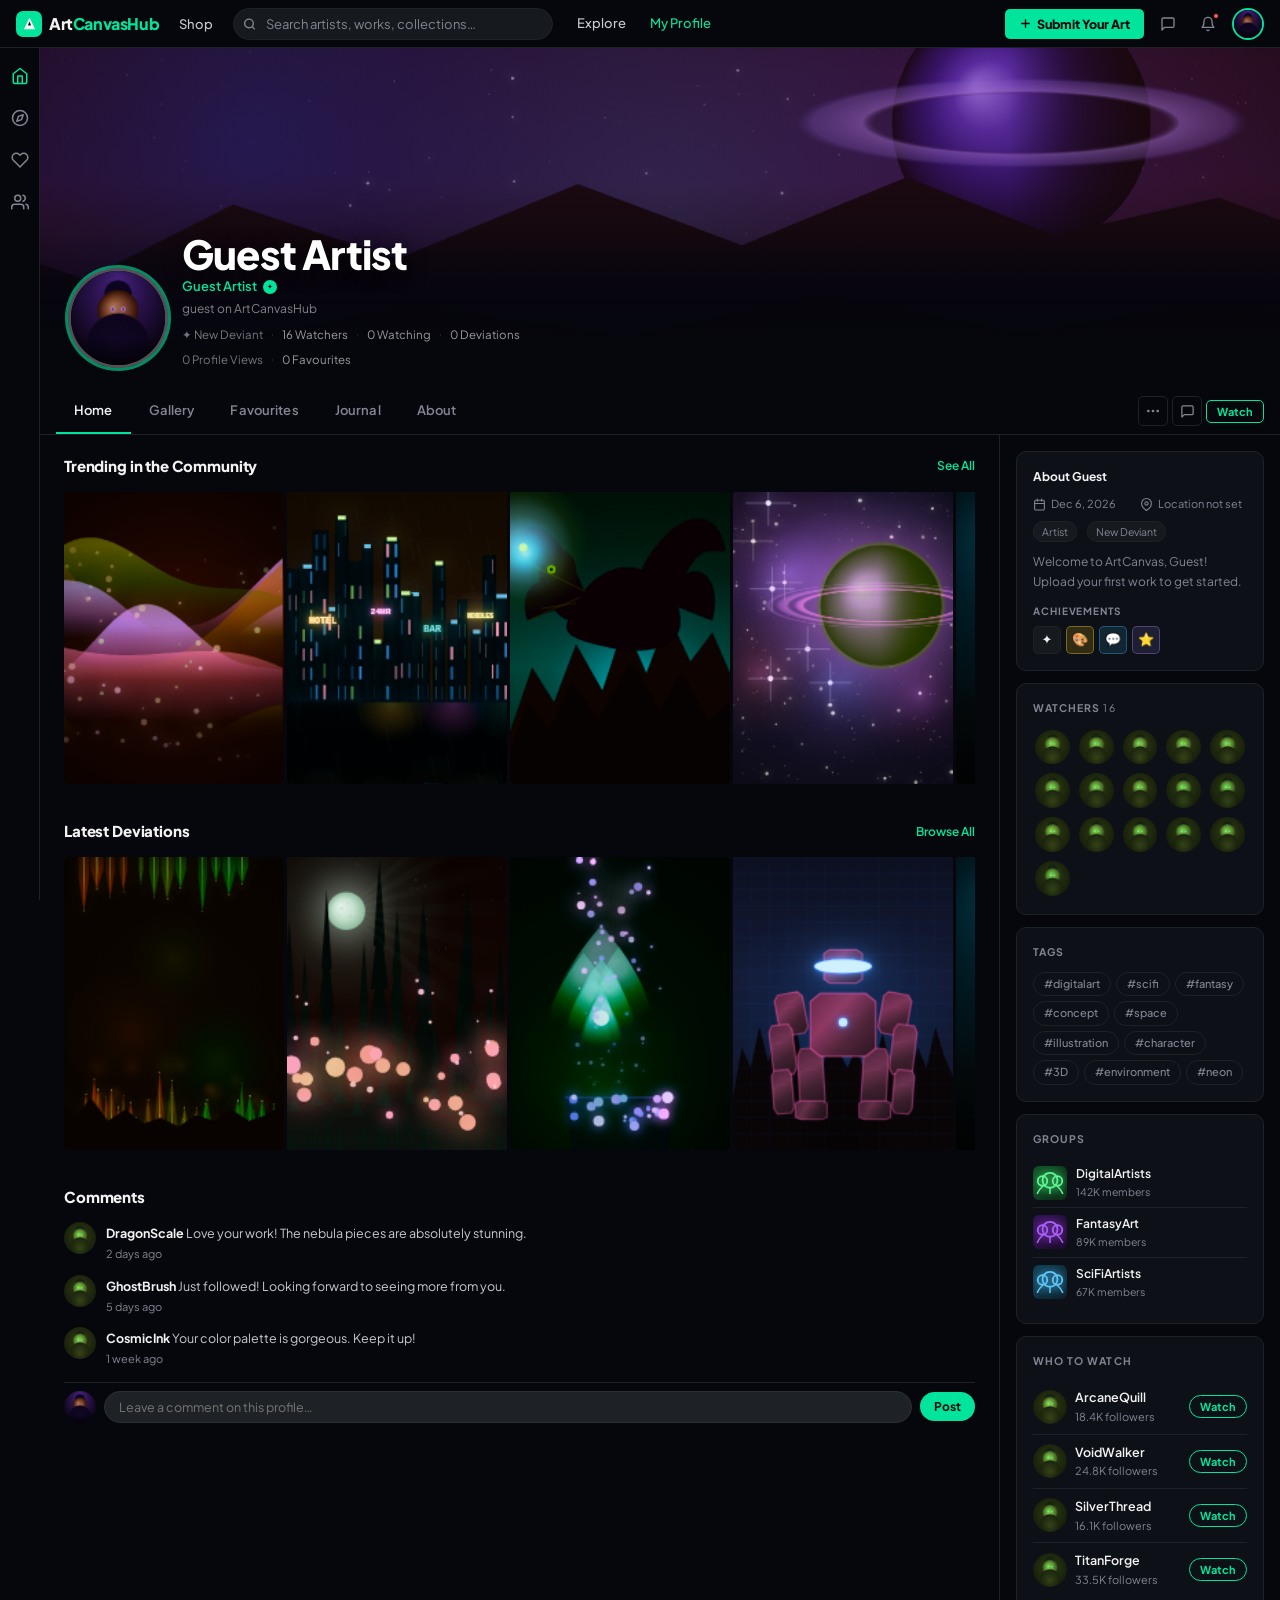
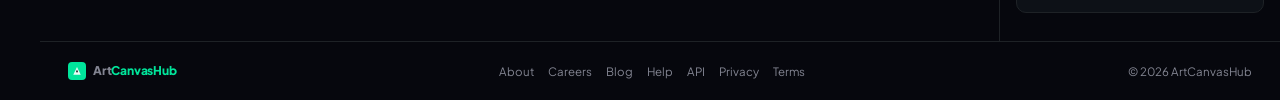
==== commit 92ffeb58: "Site ready to promote: 9 unique artworks, no login wall, share meta - 9 works covering all 9 art sty" ====
--- a/index.html
+++ b/index.html
@@ -3,7 +3,8 @@
 <head>
   <meta charset="UTF-8">
   <meta name="viewport" content="width=device-width, initial-scale=1">
-  <title>My Profile — ArtCanvas</title>
+  <title>My Profile — ArtCanvasHub</title>
+  <link rel="icon" href="data:image/svg+xml,<svg xmlns='http://www.w3.org/2000/svg' viewBox='0 0 20 20'><polygon points='10,2 17.5,17.5 2.5,17.5' fill='%236c63ff'/><polygon points='10,7 12,12.5 8,12.5' fill='%2306070d'/></svg>">
   <link rel="preconnect" href="https://fonts.googleapis.com">
   <link rel="preconnect" href="https://fonts.gstatic.com" crossorigin>
   <link href="https://fonts.googleapis.com/css2?family=Plus+Jakarta+Sans:wght@400;500;600;700;800;900&display=swap" rel="stylesheet">
@@ -17,7 +18,7 @@
     <span class="logo-icon">
       <svg viewBox="0 0 20 20" fill="none"><polygon points="10,2 17.5,17.5 2.5,17.5" fill="#fff" opacity=".95"/><polygon points="10,7 12,12.5 8,12.5" fill="#06070d"/></svg>
     </span>
-    <span class="logo-text">Art<em>Canvas</em></span>
+    <span class="logo-text">Art<em>CanvasHub</em></span>
   </a>
   <button class="nav-shop">Shop</button>
 
@@ -30,7 +31,7 @@
 
   <nav class="nav-links">
     <a class="nav-page-link" href="browse.html" data-page="browse.html">Explore</a>
-    <a class="nav-page-link active" href="index.html" data-page="index.html">Following</a>
+    <a class="nav-page-link active" href="index.html" data-page="index.html">My Profile</a>
   </nav>
 
   <div class="nav-r">
@@ -223,7 +224,7 @@
               <span class="about-type-pill">Artist</span>
               <span class="about-type-pill" id="aboutCardDuration">New Deviant</span>
             </div>
-            <p class="about-bio-short" id="aboutBio">Welcome to ArtCanvas! Upload your first work to get started.</p>
+            <p class="about-bio-short" id="aboutBio">Welcome to ArtCanvasHub! Upload your first work to get started.</p>
             <div class="about-card-sh">Achievements</div>
             <div class="badges-row">
               <span class="badge-chip" title="New Member">✦</span>
@@ -401,7 +402,7 @@
               <p class="about-bio" id="aboutFullBio">You haven't written a bio yet. Tell the community about your art, your inspirations, and what you create.</p>
 
               <div class="about-sh" style="margin-top:24px">Get Started</div>
-              <p style="color:var(--fg3);font-size:13px;line-height:1.7;margin-top:8px">Upload your first work to start building your portfolio on ArtCanvas. Your art deserves an audience.</p>
+              <p style="color:var(--fg3);font-size:13px;line-height:1.7;margin-top:8px">Upload your first work to start building your gallery on ArtCanvasHub. Your art deserves an audience.</p>
               <div style="margin-top:16px">
                 <button class="empty-cta" data-action="upload" style="display:inline-flex">
                   <svg viewBox="0 0 24 24" fill="none" stroke="currentColor" stroke-width="2.5" stroke-linecap="round" stroke-linejoin="round" width="14" height="14"><path d="M12 5v14m-7-7h14"/></svg>
@@ -494,13 +495,13 @@
       <span class="footer-logo-icon">
         <svg viewBox="0 0 20 20" fill="none"><polygon points="10,2 17.5,17.5 2.5,17.5" fill="#fff" opacity=".9"/><polygon points="10,7 12,12.5 8,12.5" fill="#06070d"/></svg>
       </span>
-      <span class="footer-logo-text">Art<em>Canvas</em></span>
+      <span class="footer-logo-text">Art<em>CanvasHub</em></span>
     </div>
     <div class="footer-links">
       <a href="#">About</a><a href="#">Careers</a><a href="#">Blog</a>
       <a href="#">Help</a><a href="#">API</a><a href="#">Privacy</a><a href="#">Terms</a>
     </div>
-    <div class="footer-copy">&copy; 2026 ArtCanvas</div>
+    <div class="footer-copy">&copy; 2026 ArtCanvasHub</div>
   </div>
 </footer>
 
--- a/css/style.css
+++ b/css/style.css
@@ -15,7 +15,7 @@
   --acc2:  #00c787;
   --acc-fg:#06070d;
   --red:   #ff5c5c;
-  --lsb-w: 64px;
+  --lsb-w: 40px;
   --nav-h: 48px;
 }
 
@@ -71,24 +71,24 @@
 
 /* ── LEFT SIDEBAR ────────────────────────────────────── */
 .lsb { width: var(--lsb-w); flex-shrink: 0; position: sticky; top: var(--nav-h); height: calc(100vh - var(--nav-h)); background: var(--bg); border-right: 1px solid var(--brd); display: flex; flex-direction: column; align-items: center; padding-top: 8px; gap: 2px; z-index: 200; }
-.lsb-btn { width: 48px; height: 48px; border-radius: 8px; display: flex; flex-direction: column; align-items: center; justify-content: center; gap: 3px; background: none; border: none; color: var(--fg3); transition: color .15s, background .15s; }
+.lsb-btn { width: 40px; height: 40px; border-radius: 6px; display: flex; align-items: center; justify-content: center; background: none; border: none; color: var(--fg3); transition: color .15s, background .15s; }
 .lsb-btn:hover { color: var(--fg2); background: var(--surf2); }
 .lsb-btn.active { color: var(--acc); }
 .lsb-btn svg { width: 18px; height: 18px; }
-.lsb-btn-label { font-size: 9px; font-weight: 600; letter-spacing: .02em; }
+.lsb-btn-label { display: none; }
 
 /* ── MAIN COLUMN ─────────────────────────────────────── */
 .main-col { flex: 1; min-width: 0; }
 
 /* ── HERO ────────────────────────────────────────────── */
-.hero-banner { width: 100%; height: 280px; position: relative; overflow: hidden; }
+.hero-banner { width: 100%; height: 340px; position: relative; overflow: hidden; }
 .hero-banner canvas { width: 100%; height: 100%; object-fit: cover; }
 .hero-ov {
   position: absolute; inset: 0;
   background: linear-gradient(to top, rgba(6,7,13,.97) 0%, rgba(6,7,13,.6) 30%, rgba(6,7,13,.1) 60%, transparent 100%);
   display: flex; align-items: flex-end; padding: 22px 28px 20px; gap: 14px;
 }
-.hero-av { width: 80px; height: 80px; border-radius: 50%; overflow: hidden; border: 3px solid rgba(255,255,255,.25); box-shadow: 0 0 0 2px rgba(0,229,155,.5); flex-shrink: 0; }
+.hero-av { width: 100px; height: 100px; border-radius: 50%; overflow: hidden; border: 3px solid rgba(255,255,255,.3); box-shadow: 0 0 0 3px rgba(0,229,155,.6); flex-shrink: 0; }
 .hero-av canvas { width: 100%; height: 100%; }
 .hero-text { flex: 1; min-width: 0; }
 .hero-name { font-size: 40px; font-weight: 900; color: #fff; line-height: 1.05; letter-spacing: -.8px; text-shadow: 0 2px 20px rgba(0,0,0,.8); }
@@ -135,24 +135,25 @@
 .sec-see-all:hover { text-decoration: underline; }
 
 /* ── HORIZONTAL SCROLL STRIP ─────────────────────────── */
-.hscroll { display: flex; gap: 6px; overflow-x: auto; padding-bottom: 4px; scrollbar-width: none; }
+.hscroll { display: flex; gap: 3px; overflow-x: auto; padding-bottom: 4px; scrollbar-width: none; }
 .hscroll::-webkit-scrollbar { display: none; }
-.hscroll-card { flex-shrink: 0; width: 200px; cursor: pointer; border-radius: 8px; overflow: hidden; position: relative; background: var(--surf2); transition: transform .2s; }
+.hscroll-card { flex-shrink: 0; width: 220px; cursor: pointer; border-radius: 3px; overflow: hidden; position: relative; background: var(--surf2); transition: transform .2s; }
 .hscroll-card:hover { transform: translateY(-3px); }
-.hscroll-card canvas { width: 100%; aspect-ratio: 3/4; display: block; }
+.hscroll-card canvas { width: 100%; aspect-ratio: auto; display: block; }
 .hscroll-card-ov { position: absolute; inset: 0; background: linear-gradient(to top, rgba(6,7,13,.9) 0%, transparent 55%); opacity: 0; transition: opacity .2s; display: flex; flex-direction: column; justify-content: flex-end; padding: 8px; }
 .hscroll-card:hover .hscroll-card-ov { opacity: 1; }
 .hscroll-card-ov-title { font-size: 11px; font-weight: 700; color: #fff; margin-bottom: 2px; }
 .hscroll-card-ov-stat { font-size: 10px; color: rgba(255,255,255,.6); display: flex; align-items: center; gap: 3px; }
 
 /* ── ART CARD (image-only, hover overlay, like DA) ────── */
-.art-card { position: relative; overflow: hidden; border-radius: 6px; cursor: pointer; break-inside: avoid; display: block; background: var(--surf2); }
+.art-card { position: relative; overflow: hidden; border-radius: 4px; cursor: pointer; break-inside: avoid; display: block; background: var(--surf2); transition: transform .18s ease, box-shadow .18s ease; }
+.art-card:hover { transform: translateY(-2px); box-shadow: 0 8px 24px rgba(0,0,0,.5); }
 .art-card > canvas { width: 100%; height: auto; display: block; }
 .art-card-ov {
   position: absolute; inset: 0; opacity: 0; transition: opacity .18s ease;
   display: flex; flex-direction: column; justify-content: space-between;
-  padding: 8px;
-  background: linear-gradient(to top, rgba(6,7,13,.88) 0%, rgba(6,7,13,.25) 45%, transparent 75%);
+  padding: 10px;
+  background: linear-gradient(to top, rgba(6,7,13,.92) 0%, rgba(6,7,13,.2) 50%, transparent 80%);
 }
 .art-card:hover .art-card-ov { opacity: 1; }
 .art-card-ov-top { display: flex; justify-content: flex-end; }
@@ -169,8 +170,8 @@
 .art-card-stat svg { width: 10px; height: 10px; }
 
 /* ── MASONRY GRID ────────────────────────────────────── */
-.masonry-grid { columns: 3; column-gap: 10px; }
-.masonry-grid .art-card { margin-bottom: 10px; }
+.masonry-grid { columns: 4; column-gap: 6px; }
+.masonry-grid .art-card { margin-bottom: 6px; }
 
 /* ── GALLERY GRID (fixed 4-col for profile) ───────────── */
 .g-grid { display: grid; grid-template-columns: repeat(4, 1fr); gap: 8px; }
@@ -293,9 +294,9 @@
 .sort-pill { background: none; border: none; padding: 6px 10px; font-size: 12px; font-weight: 600; color: var(--fg3); border-radius: 5px; transition: color .15s, background .15s; }
 .sort-pill:hover { color: var(--fg2); background: var(--surf2); }
 .sort-pill.active { color: var(--acc); }
-.browse-layout { display: grid; grid-template-columns: 1fr 270px; gap: 0; }
-.browse-main { padding: 16px 20px 48px; border-right: 1px solid var(--brd); min-width: 0; }
-.browse-side { padding: 12px; position: sticky; top: calc(var(--nav-h) + 49px); max-height: calc(100vh - var(--nav-h) - 49px); overflow-y: auto; scrollbar-width: thin; scrollbar-color: var(--brd2) transparent; }
+.browse-layout { display: grid; grid-template-columns: 1fr; gap: 0; }
+.browse-main { padding: 12px 16px 48px; border-right: none; min-width: 0; }
+.browse-side { display: none; }
 .browse-side .sc { padding: 12px; }
 .browse-side .btn-follow-toggle { padding: 3px 9px; font-size: 11px; }
 .browse-actions { display: none; }
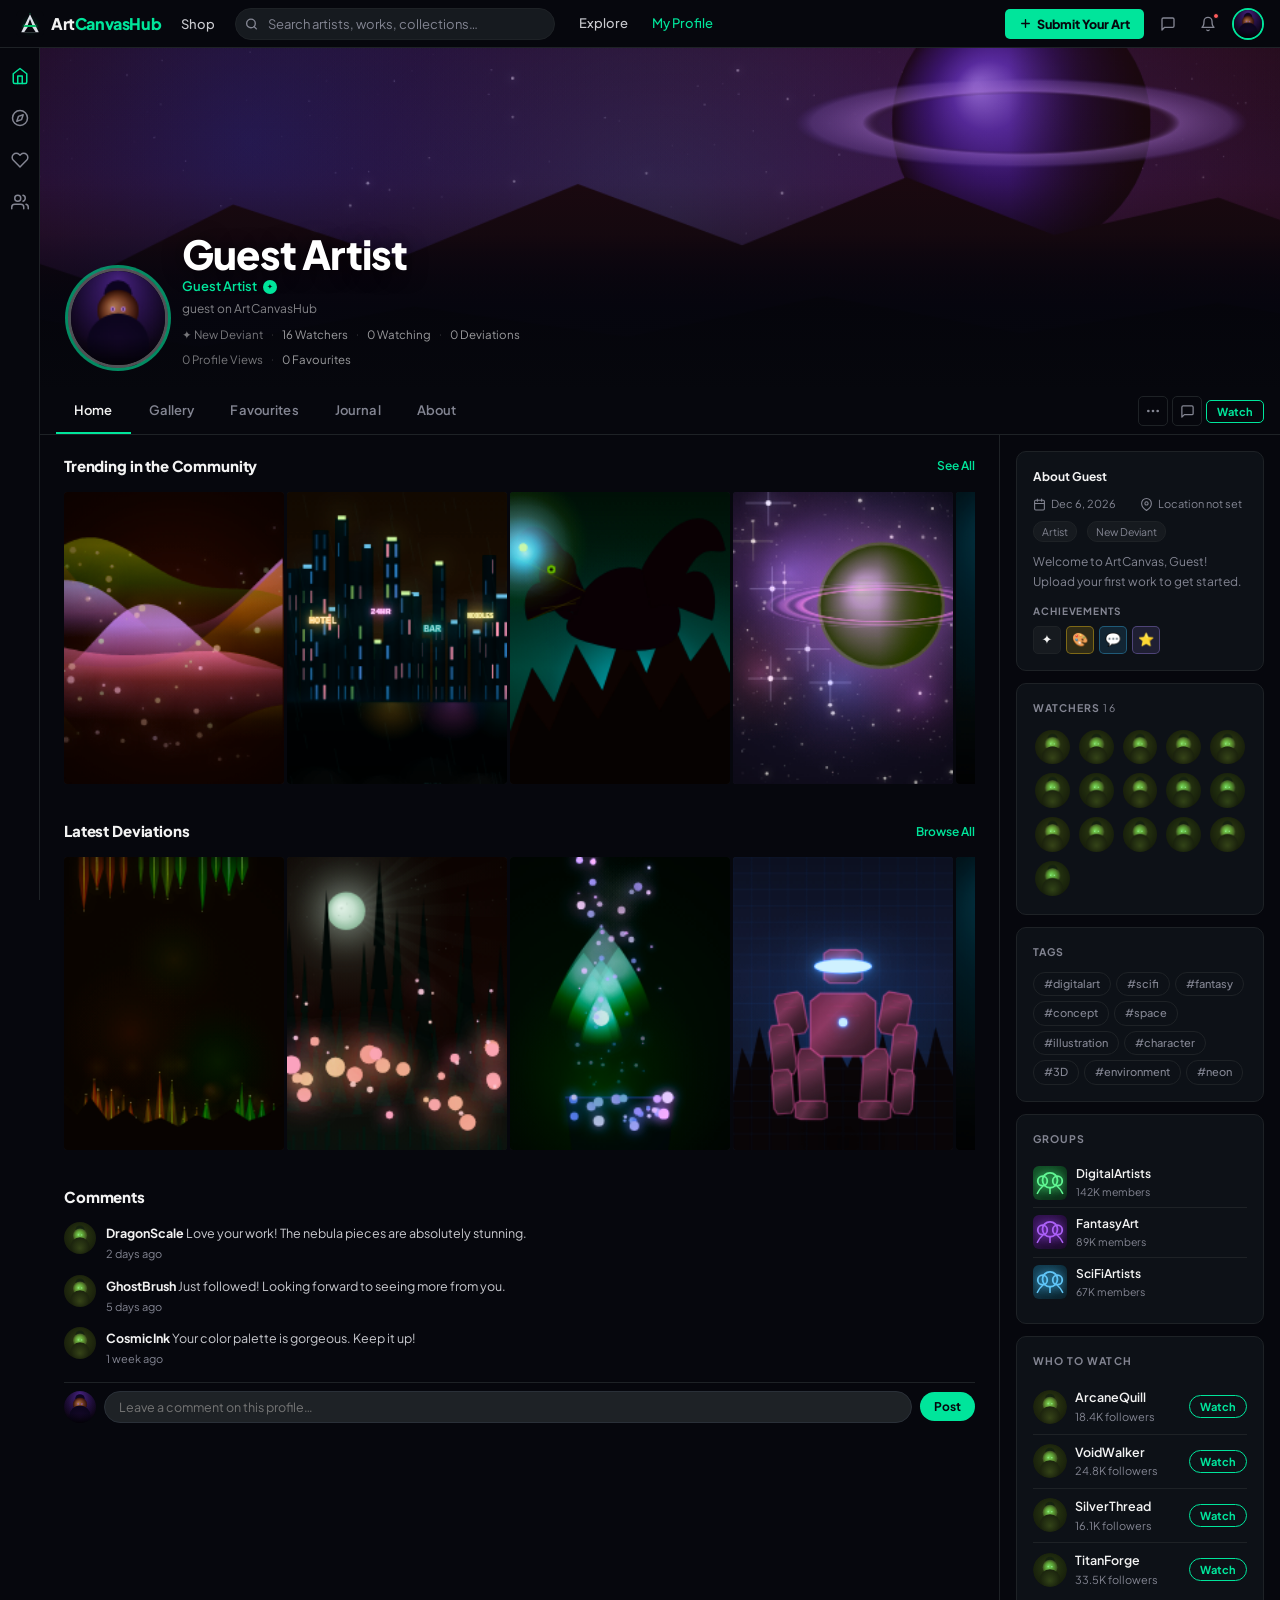
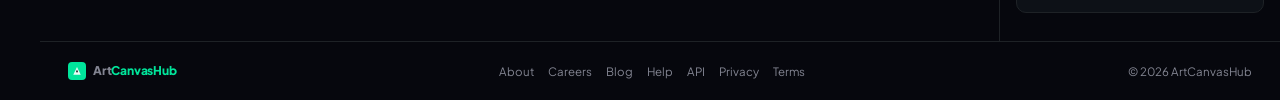
==== commit ce25422d: "Use actual logo image in nav and favicon across all pages Replaced inline SVG triangle with images/l" ====
--- a/index.html
+++ b/index.html
@@ -4,7 +4,7 @@
   <meta charset="UTF-8">
   <meta name="viewport" content="width=device-width, initial-scale=1">
   <title>My Profile — ArtCanvasHub</title>
-  <link rel="icon" href="data:image/svg+xml,<svg xmlns='http://www.w3.org/2000/svg' viewBox='0 0 20 20'><polygon points='10,2 17.5,17.5 2.5,17.5' fill='%236c63ff'/><polygon points='10,7 12,12.5 8,12.5' fill='%2306070d'/></svg>">
+  <link rel="icon" href="images/logo.svg">
   <link rel="preconnect" href="https://fonts.googleapis.com">
   <link rel="preconnect" href="https://fonts.gstatic.com" crossorigin>
   <link href="https://fonts.googleapis.com/css2?family=Plus+Jakarta+Sans:wght@400;500;600;700;800;900&display=swap" rel="stylesheet">
@@ -14,10 +14,8 @@
 
 <!-- ── GLOBAL NAV ─────────────────────────────────── -->
 <nav class="nav">
-  <a class="logo" href="index.html">
-    <span class="logo-icon">
-      <svg viewBox="0 0 20 20" fill="none"><polygon points="10,2 17.5,17.5 2.5,17.5" fill="#fff" opacity=".95"/><polygon points="10,7 12,12.5 8,12.5" fill="#06070d"/></svg>
-    </span>
+  <a class="logo" href="browse.html">
+    <img src="images/logo.svg" class="logo-icon" alt="ArtCanvasHub">
     <span class="logo-text">Art<em>CanvasHub</em></span>
   </a>
   <button class="nav-shop">Shop</button>
--- a/css/style.css
+++ b/css/style.css
@@ -40,8 +40,7 @@
   display: flex; align-items: center; padding: 0 16px; gap: 10px; z-index: 300;
 }
 .logo { display: flex; align-items: center; gap: 7px; flex-shrink: 0; }
-.logo-icon { width: 26px; height: 26px; background: var(--acc); border-radius: 7px; display: flex; align-items: center; justify-content: center; }
-.logo-icon svg { width: 15px; height: 15px; }
+.logo-icon { width: 28px; height: 28px; border-radius: 7px; display: block; flex-shrink: 0; }
 .logo-text { font-size: 16px; font-weight: 800; color: var(--fg); letter-spacing: -.4px; }
 .logo-text em { color: var(--acc); font-style: normal; }
 .nav-shop { background: none; border: none; color: var(--fg2); font-size: 13px; font-weight: 500; padding: 0 10px; cursor: pointer; }
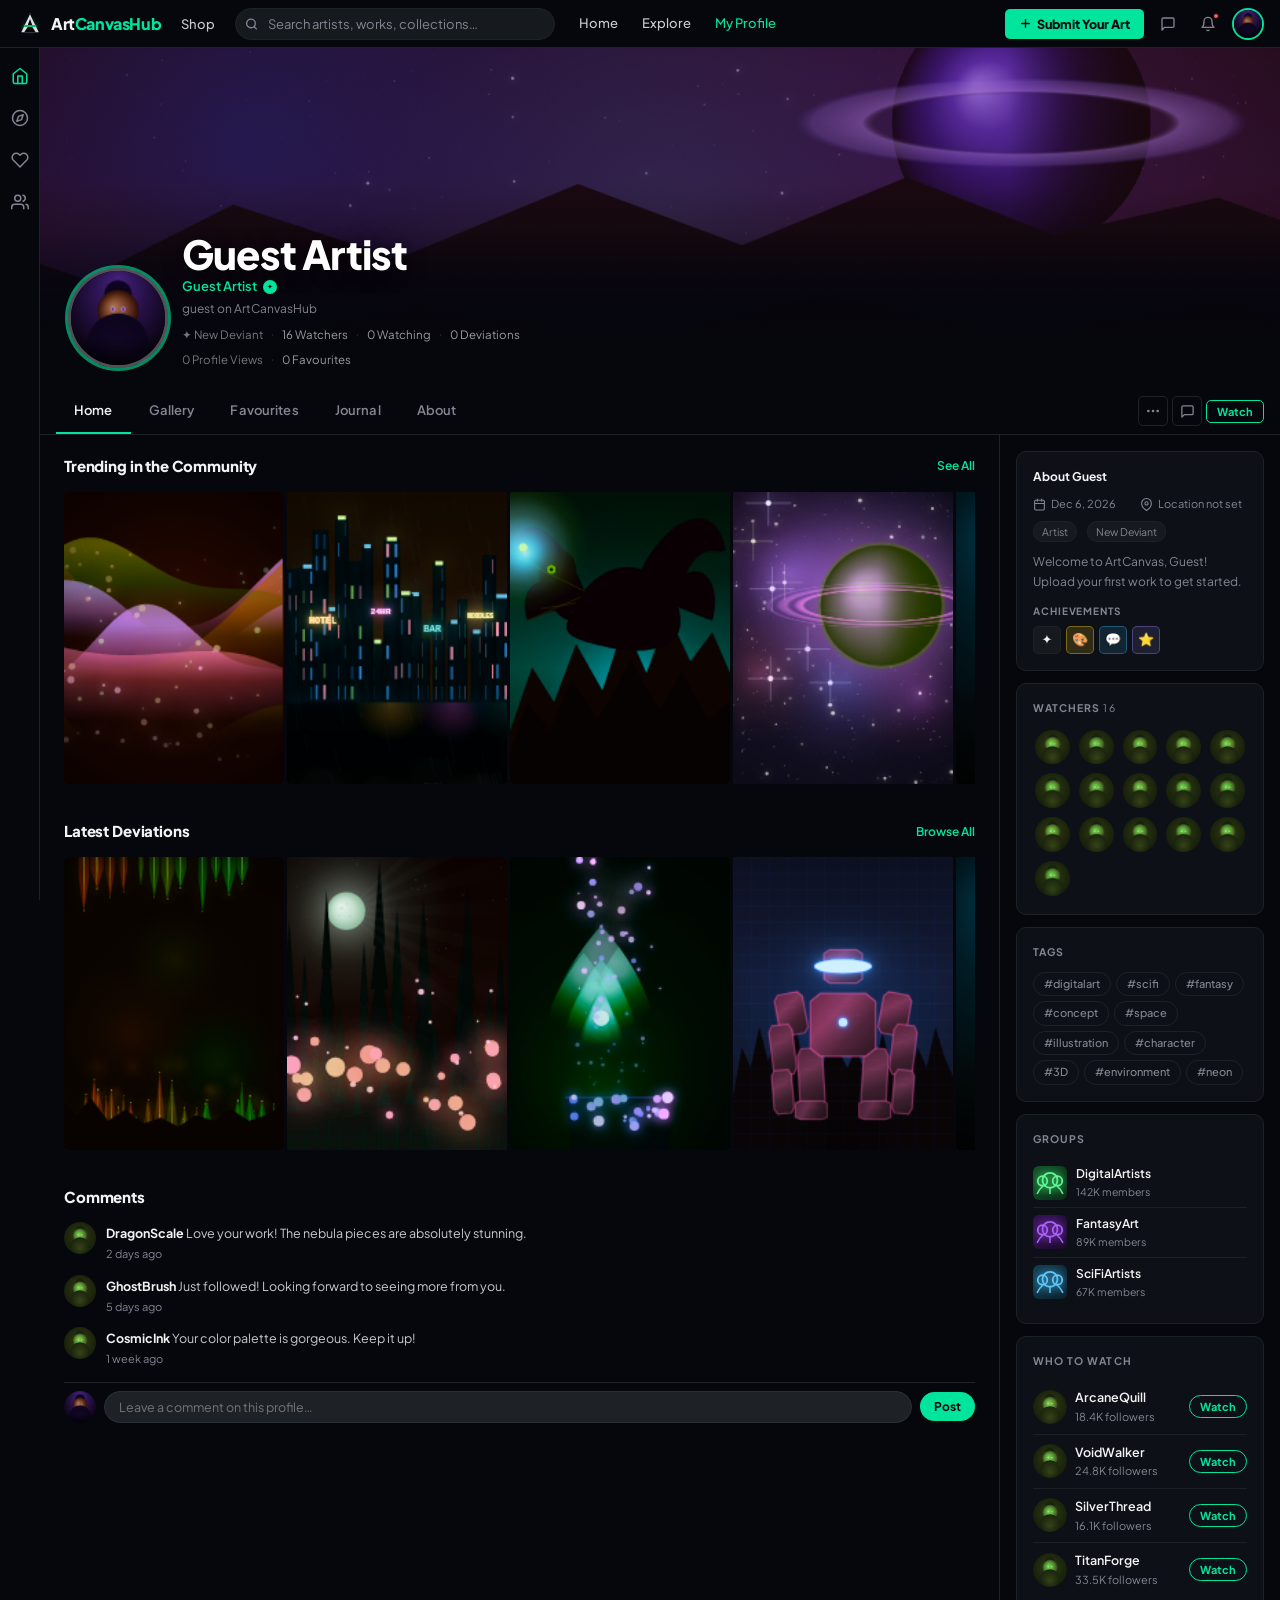
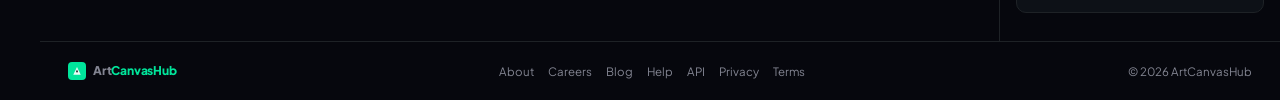
==== commit ee3b7313: "Add home feed page with Daily Deviation hero, strips, and sidebar - New home.html: DeviantArt-style " ====
--- a/index.html
+++ b/index.html
@@ -14,7 +14,7 @@
 
 <!-- ── GLOBAL NAV ─────────────────────────────────── -->
 <nav class="nav">
-  <a class="logo" href="browse.html">
+  <a class="logo" href="home.html">
     <img src="images/logo.svg" class="logo-icon" alt="ArtCanvasHub">
     <span class="logo-text">Art<em>CanvasHub</em></span>
   </a>
@@ -24,10 +24,11 @@
     <span class="srch-ico">
       <svg width="13" height="13" viewBox="0 0 24 24" fill="none" stroke="currentColor" stroke-width="2.5" stroke-linecap="round" stroke-linejoin="round"><circle cx="11" cy="11" r="8"/><path d="m21 21-4.35-4.35"/></svg>
     </span>
-    <input type="search" placeholder="Search artists, works, collections…">
+    <input type="search" id="searchInput" placeholder="Search artists, works, collections…">
   </div>
 
   <nav class="nav-links">
+    <a class="nav-page-link" href="home.html" data-page="home.html">Home</a>
     <a class="nav-page-link" href="browse.html" data-page="browse.html">Explore</a>
     <a class="nav-page-link active" href="index.html" data-page="index.html">My Profile</a>
   </nav>
--- a/css/style.css
+++ b/css/style.css
@@ -293,9 +293,10 @@
 .sort-pill { background: none; border: none; padding: 6px 10px; font-size: 12px; font-weight: 600; color: var(--fg3); border-radius: 5px; transition: color .15s, background .15s; }
 .sort-pill:hover { color: var(--fg2); background: var(--surf2); }
 .sort-pill.active { color: var(--acc); }
-.browse-layout { display: grid; grid-template-columns: 1fr; gap: 0; }
-.browse-main { padding: 12px 16px 48px; border-right: none; min-width: 0; }
-.browse-side { display: none; }
+.browse-layout { display: grid; grid-template-columns: 1fr 240px; gap: 0; }
+.browse-main { padding: 12px 16px 48px; border-right: 1px solid var(--brd); min-width: 0; }
+.browse-side { display: block; position: sticky; top: var(--nav-h); max-height: calc(100vh - var(--nav-h)); overflow-y: auto; scrollbar-width: none; flex-shrink: 0; }
+.browse-side::-webkit-scrollbar { display: none; }
 .browse-side .sc { padding: 12px; }
 .browse-side .btn-follow-toggle { padding: 3px 9px; font-size: 11px; }
 .browse-actions { display: none; }
@@ -1015,3 +1016,159 @@
   .login-panel-side { flex: none; border-left: none; border-top: 1px solid var(--brd); padding: 24px 0; }
   .login-panel { padding: 0 24px 40px; }
 }
+
+/* ── DAILY DEVIATION HERO (home page) ────────────────────── */
+.dd-hero {
+  display: grid;
+  grid-template-columns: 1fr 360px;
+  min-height: 400px;
+  background: var(--surf);
+  border-bottom: 1px solid var(--brd);
+  overflow: hidden;
+}
+.dd-hero-art-wrap {
+  position: relative;
+  overflow: hidden;
+  min-height: 300px;
+}
+.dd-hero-art-wrap canvas {
+  width: 100%;
+  height: 100%;
+  object-fit: cover;
+  display: block;
+}
+.dd-hero-art-wrap::after {
+  content: '';
+  position: absolute;
+  inset: 0;
+  background: linear-gradient(to right, transparent 55%, var(--surf) 100%);
+  pointer-events: none;
+}
+.dd-star-label {
+  position: absolute;
+  top: 14px;
+  left: 14px;
+  background: linear-gradient(135deg, #f5c518, #e6a800);
+  color: #1a1200;
+  font-size: 10.5px;
+  font-weight: 800;
+  padding: 5px 10px;
+  border-radius: 4px;
+  display: flex;
+  align-items: center;
+  gap: 5px;
+  letter-spacing: .06em;
+  text-transform: uppercase;
+  z-index: 2;
+  pointer-events: none;
+}
+.dd-hero-info {
+  padding: 36px 28px;
+  display: flex;
+  flex-direction: column;
+  justify-content: center;
+  gap: 13px;
+  min-width: 0;
+}
+.dd-hero-eyebrow {
+  font-size: 10.5px;
+  font-weight: 700;
+  color: var(--acc);
+  text-transform: uppercase;
+  letter-spacing: .1em;
+}
+.dd-hero-title {
+  font-size: 28px;
+  font-weight: 900;
+  color: var(--fg);
+  line-height: 1.1;
+  letter-spacing: -.4px;
+}
+.dd-hero-by {
+  display: flex;
+  align-items: center;
+  gap: 8px;
+}
+.dd-hero-av {
+  border-radius: 50%;
+  overflow: hidden;
+  flex-shrink: 0;
+}
+.dd-hero-byline { font-size: 13px; color: var(--fg2); }
+.dd-hero-artist-link { color: var(--fg); font-weight: 700; }
+.dd-hero-artist-link:hover { color: var(--acc); }
+.dd-hero-follow {
+  margin-left: auto;
+  background: none;
+  border: 1px solid var(--brd2);
+  color: var(--fg2);
+  font-size: 12px;
+  font-weight: 700;
+  padding: 5px 12px;
+  border-radius: 5px;
+  transition: color .15s, border-color .15s, background .15s;
+  cursor: pointer;
+}
+.dd-hero-follow:hover { color: var(--fg); border-color: var(--fg3); }
+.dd-hero-follow.following { color: var(--acc); border-color: rgba(0,229,155,.3); background: rgba(0,229,155,.08); }
+.dd-hero-desc {
+  font-size: 13px;
+  color: var(--fg2);
+  line-height: 1.65;
+  display: -webkit-box;
+  -webkit-line-clamp: 3;
+  -webkit-box-orient: vertical;
+  overflow: hidden;
+}
+.dd-hero-stats {
+  display: flex;
+  gap: 16px;
+}
+.dd-hero-stat {
+  display: flex;
+  align-items: center;
+  gap: 5px;
+  font-size: 12px;
+  color: var(--fg3);
+}
+.dd-hero-tags {
+  display: flex;
+  flex-wrap: wrap;
+  gap: 6px;
+}
+.dd-hero-actions {
+  display: flex;
+  align-items: center;
+  gap: 10px;
+  flex-wrap: wrap;
+  margin-top: 2px;
+}
+.dd-hero-btn {
+  background: var(--acc);
+  color: var(--acc-fg);
+  border: none;
+  font-size: 13px;
+  font-weight: 800;
+  padding: 9px 20px;
+  border-radius: 5px;
+  cursor: pointer;
+  transition: background .15s;
+}
+.dd-hero-btn:hover { background: var(--acc2); }
+.dd-hero-browse-link { font-size: 13px; color: var(--acc); font-weight: 600; }
+.dd-hero-browse-link:hover { text-decoration: underline; }
+.home-main-feed { padding-top: 20px; }
+.sec-hd-sub { font-size: 11px; color: var(--fg3); font-weight: 500; }
+
+@media (max-width: 860px) {
+  .dd-hero { grid-template-columns: 1fr; min-height: auto; }
+  .dd-hero-art-wrap { height: 240px; }
+  .dd-hero-art-wrap::after { background: linear-gradient(to bottom, transparent 50%, var(--surf) 100%); }
+  .dd-hero-info { padding: 20px 16px 28px; }
+  .dd-hero-title { font-size: 22px; }
+}
+@media (max-width: 900px) {
+  .browse-side { display: grid; grid-template-columns: repeat(2, 1fr); gap: 12px; padding: 16px 20px; position: static; max-height: none; overflow: visible; }
+  .browse-layout { grid-template-columns: 1fr; }
+  .browse-main { border-right: none; }
+}
